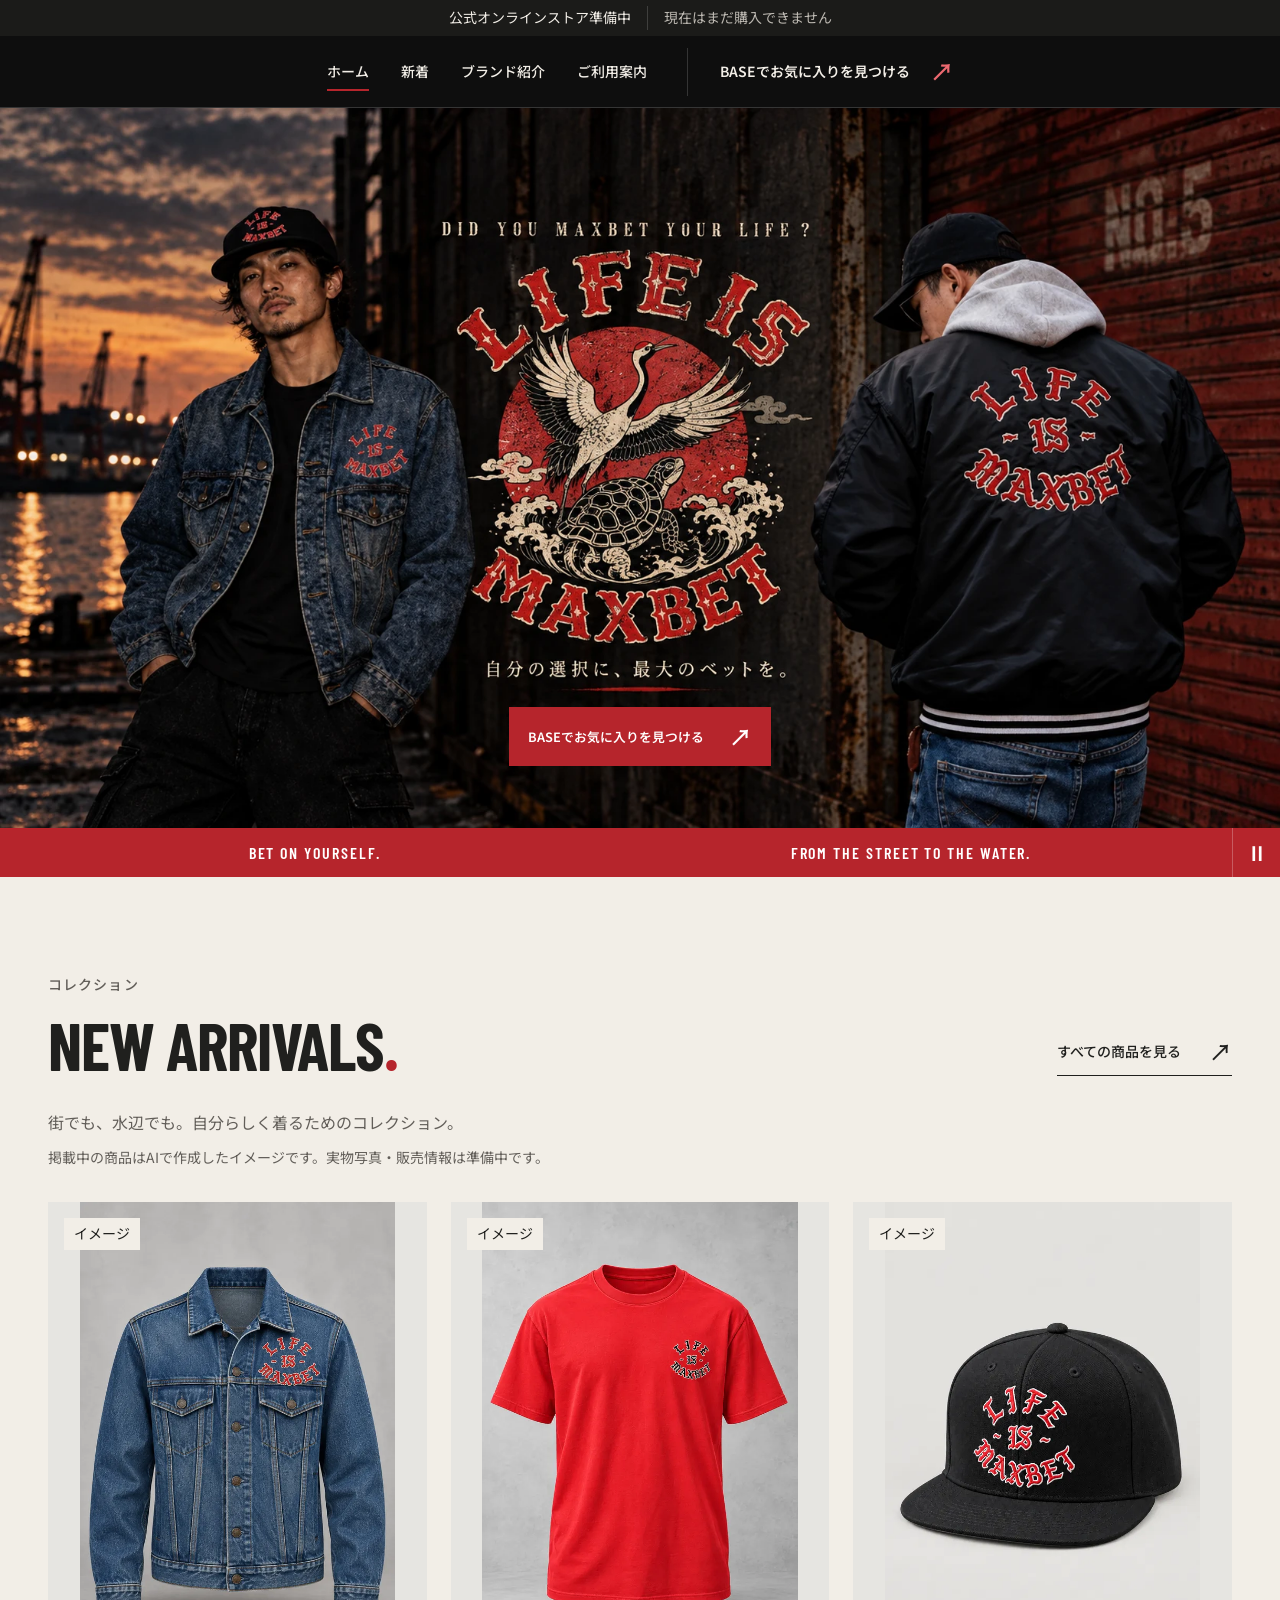
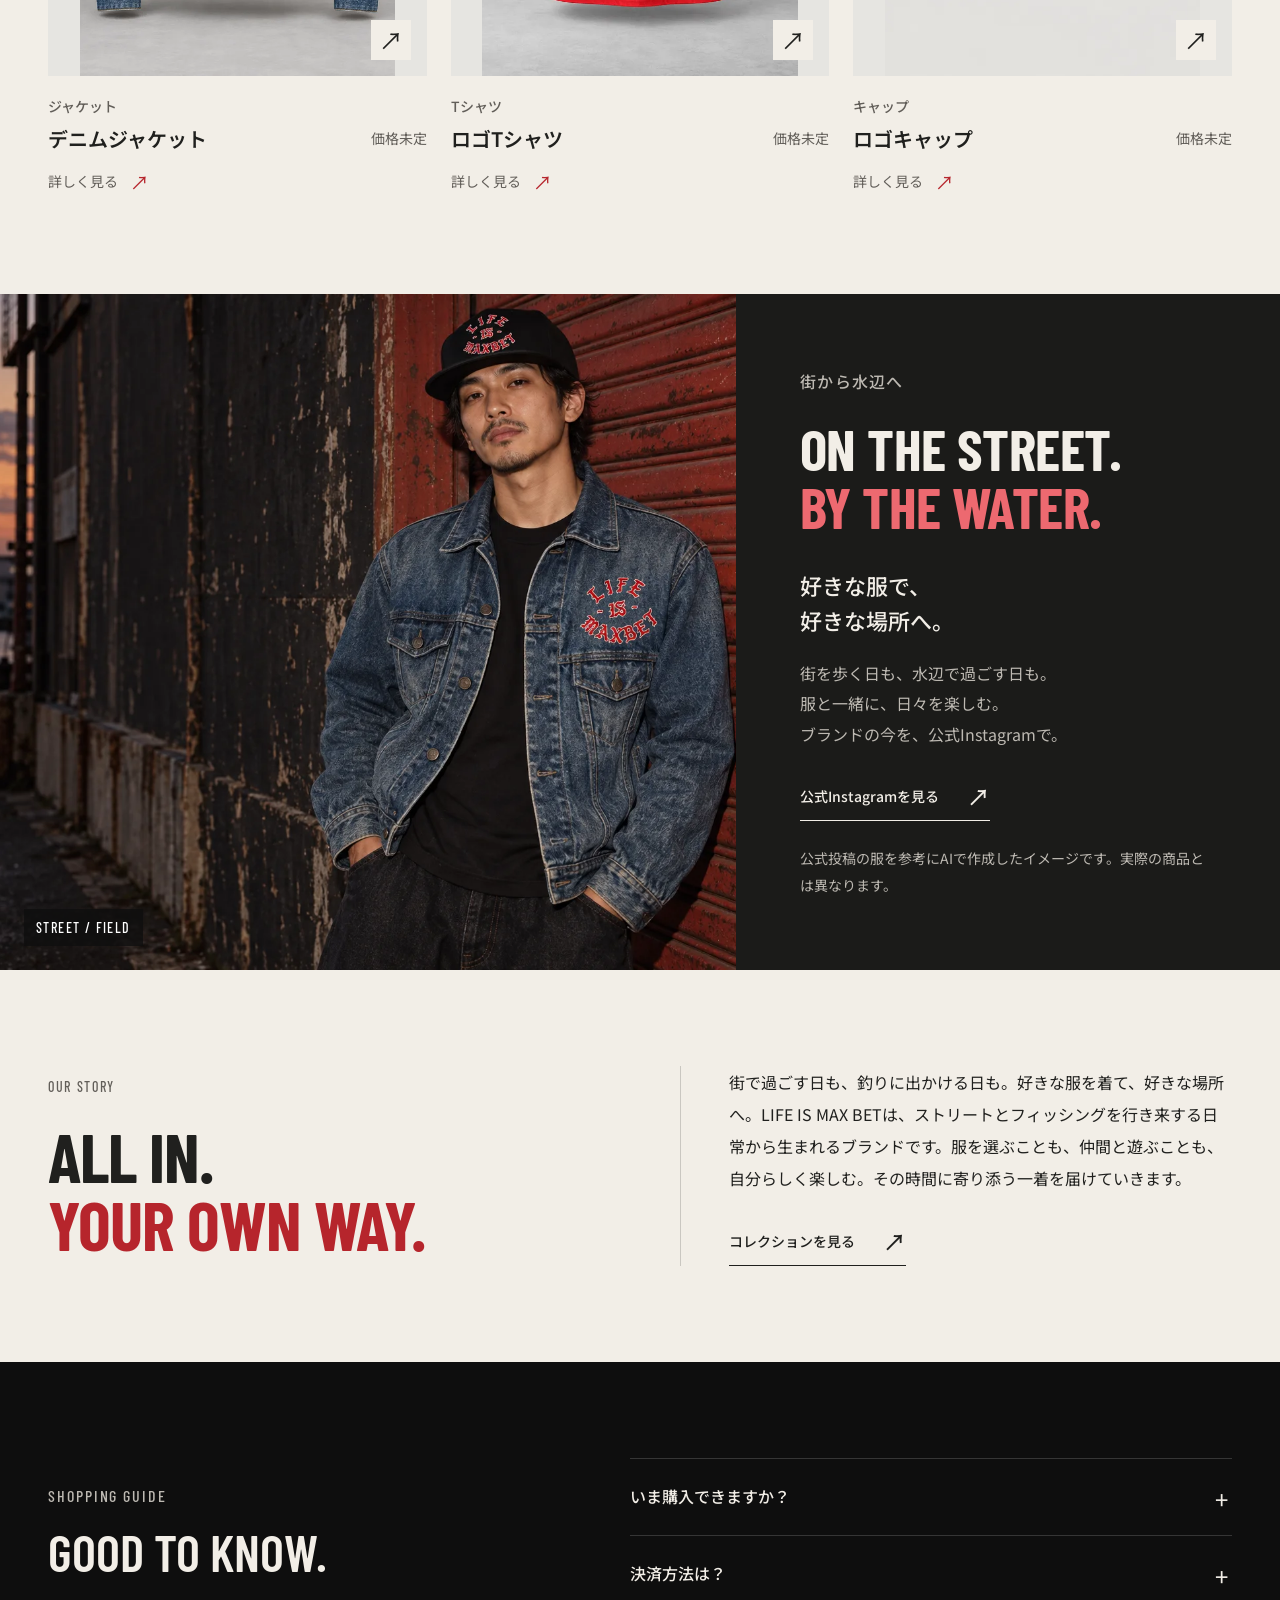
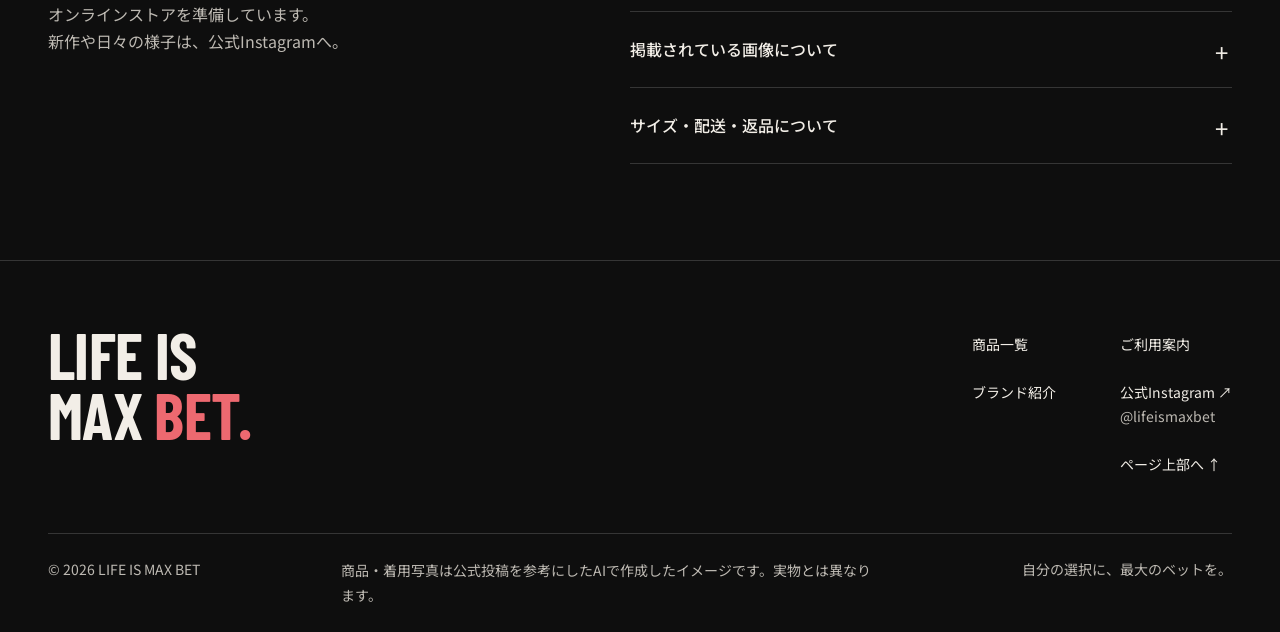
==== index.html @ f89623c8 "Update brand navigation to new arrivals" ====
<!doctype html>
<html lang="ja">
<head>
  <meta charset="utf-8">
  <meta name="viewport" content="width=device-width, initial-scale=1">
  <meta name="theme-color" content="#0e0e0e">
  <meta name="description" content="自分の好きなものを、思いきり楽しむ。LIFE IS MAX BETのブランドとコレクションのイメージをご紹介します。">
  <meta property="og:title" content="LIFE IS MAX BET — 自分の選択に、最大のベットを。">
  <meta property="og:description" content="自分の好きなものを、思いきり楽しむ。LIFE IS MAX BETのブランドとコレクションのイメージをご紹介します。">
  <meta property="og:type" content="website">
  <meta property="og:image" content="https://252595tana-alt.github.io/life-is-max-bet/assets/hero-campaign.webp">
  <meta name="twitter:card" content="summary_large_image">
  <title>LIFE IS MAX BET — 自分の選択に、最大のベットを。</title>
  <link rel="icon" href="assets/favicon.svg" type="image/svg+xml">
  <link rel="preconnect" href="https://fonts.googleapis.com">
  <link rel="preconnect" href="https://fonts.gstatic.com" crossorigin>
  <link rel="preload" as="image" href="assets/hero-campaign.webp">
  <link rel="stylesheet" href="styles.css?v=20260927-mobilehero2">
  <script src="script.js?v=20260927-design1" defer></script>
</head>
<body class="home-page">

  <a class="skip-link" href="#main">本文へスキップ</a>
  <div class="announcement"><span>公式オンラインストア準備中</span><span>現在はまだ購入できません</span></div>
  <header class="site-header">
    <nav id="main-nav" aria-label="メインナビゲーション">
      <a href="index.html" aria-current="page">ホーム</a>
      <a href="index.html#collection">新着</a>
      <a href="index.html#about">ブランド紹介</a>
      <a href="index.html#guide">ご利用案内</a>
    </nav>
    <a class="header-shop" data-base-shop href="https://lifeismaxbet.base.shop/">BASEでお気に入りを見つける <span aria-hidden="true">↗</span></a>
    <button class="menu-toggle" type="button" aria-controls="main-nav" aria-label="メニューを開く" aria-expanded="false"><span class="menu-label">メニュー</span><span class="menu-icon" aria-hidden="true"><i></i><i></i></span></button>
  </header>
<main id="main">
  <section class="hero" aria-labelledby="hero-title">
    <img class="hero-image" src="assets/hero-campaign.webp" width="1672" height="941" alt="LIFE IS MAX BETのキャンペーンビジュアル。港の夕景を背景に、デニムジャケット姿のモデルとバックプリントのジャケットを着たモデル、中央に鶴と亀の赤いロゴを配したデザイン。" fetchpriority="high">
    <h1 id="hero-title" class="sr-only">LIFE IS MAX BET. 自分の選択に、最大のベットを。</h1>
    <div class="hero-mobile" role="img" aria-label="正面のデニムジャケット姿と背面のジャケット姿。LIFE IS MAX BETの鶴と亀のロゴ。">
      <div class="hero-mobile-portraits"><div class="hero-portrait front"></div><div class="hero-portrait back"></div></div>
      <div class="hero-mobile-emblem"><img src="assets/hero-emblem-reference.png" width="493" height="523" alt=""></div>
    </div>
    <div class="hero-actions"><p class="hero-copy">自分の選択に、最大のベットを。</p><a class="hero-collection-link" data-base-shop href="https://lifeismaxbet.base.shop/">BASEでお気に入りを見つける <span aria-hidden="true">↗</span></a></div>
  </section>
  <div class="ticker"><div class="ticker-track" aria-hidden="true"><div class="ticker-group"><span>BET ON YOURSELF.</span><span>FROM THE STREET TO THE WATER.</span></div><div class="ticker-group"><span>BET ON YOURSELF.</span><span>FROM THE STREET TO THE WATER.</span></div></div><button class="ticker-toggle" type="button" aria-label="流れる文字を一時停止" aria-pressed="false"><span aria-hidden="true">Ⅱ</span></button></div>

  <section class="section collection-section" id="collection" aria-labelledby="collection-title">
    <div class="section-heading"><div><p class="eyebrow">コレクション</p><h2 id="collection-title">NEW ARRIVALS<span>.</span></h2></div><a class="text-link" href="shop.html">すべての商品を見る <span aria-hidden="true">↗</span></a></div>
    <p class="collection-note">街でも、水辺でも。自分らしく着るためのコレクション。<small>掲載中の商品はAIで作成したイメージです。実物写真・販売情報は準備中です。</small></p>
    <div class="product-grid"><article class="product-card" data-category="JACKET">
  <a href="product.html" aria-label="デニムジャケットの商品イメージを見る">
    <div class="card-image">
      <img src="assets/jacket-ig-card.webp" srcset="assets/jacket-ig-card.webp 600w, assets/jacket-ig.webp 1024w" sizes="(max-width:359px) calc(100vw - 40px), (max-width:767px) calc(50vw - 28px), (max-width:1376px) calc((100vw - 144px)/3), 411px" width="1024" height="1536" alt="赤と白の円形文字を配したブルーデニムジャケット。公式投稿を参考にしたAIで作成したイメージ" loading="lazy" decoding="async">
      <span class="card-label">イメージ</span><span class="card-arrow" aria-hidden="true">↗</span>
    </div>
    <div class="card-info"><div><p class="card-category">ジャケット</p><h3>デニムジャケット</h3><p class="card-link-label">詳しく見る <span aria-hidden="true">↗</span></p></div><span data-product-price="denim-jacket">価格未定</span></div>
  </a>
</article>
<article class="product-card" data-category="T-SHIRT">
  <a href="product-tee.html" aria-label="ロゴTシャツの商品イメージを見る">
    <div class="card-image">
      <img src="assets/tee-ig-card.webp" srcset="assets/tee-ig-card.webp 600w, assets/tee-ig.webp 1024w" sizes="(max-width:359px) calc(100vw - 40px), (max-width:767px) calc(50vw - 28px), (max-width:1376px) calc((100vw - 144px)/3), 411px" width="1024" height="1536" alt="胸に円形のブランド文字を配置した赤いTシャツ。公式投稿を参考にしたAIで作成したイメージ" loading="lazy" decoding="async">
      <span class="card-label">イメージ</span><span class="card-arrow" aria-hidden="true">↗</span>
    </div>
    <div class="card-info"><div><p class="card-category">Tシャツ</p><h3>ロゴTシャツ</h3><p class="card-link-label">詳しく見る <span aria-hidden="true">↗</span></p></div><span data-product-price="logo-tee">価格未定</span></div>
  </a>
</article>
<article class="product-card" data-category="CAP">
  <a href="product-cap.html" aria-label="ロゴキャップの商品イメージを見る">
    <div class="card-image">
      <img src="assets/cap-ig-card.webp" srcset="assets/cap-ig-card.webp 600w, assets/cap-ig.webp 1024w" sizes="(max-width:359px) calc(100vw - 40px), (max-width:767px) calc(50vw - 28px), (max-width:1376px) calc((100vw - 144px)/3), 411px" width="1024" height="1536" alt="赤と白のゴシック文字を配置した黒いフラットブリムキャップ。公式投稿を参考にしたAIで作成したイメージ" loading="lazy" decoding="async">
      <span class="card-label">イメージ</span><span class="card-arrow" aria-hidden="true">↗</span>
    </div>
    <div class="card-info"><div><p class="card-category">キャップ</p><h3>ロゴキャップ</h3><p class="card-link-label">詳しく見る <span aria-hidden="true">↗</span></p></div><span data-product-price="logo-cap">価格未定</span></div>
  </a>
</article></div>
  </section>


  <section class="editorial" id="lookbook" aria-labelledby="lookbook-title">
    <figure class="editorial-visual"><img src="assets/campaign-ig.webp" width="1536" height="1024" alt="ブルーデニムと赤い胸元の文字、黒いキャップを合わせたAI着用イメージ" loading="lazy" decoding="async"><figcaption>STREET / FIELD</figcaption></figure>
    <div class="editorial-content">
      <p class="eyebrow">街から水辺へ</p>
      <h2 id="lookbook-title">ON THE STREET.<br><em>BY THE WATER.</em></h2>
      <h3>好きな服で、<br>好きな場所へ。</h3>
      <p>街を歩く日も、水辺で過ごす日も。<br>服と一緒に、日々を楽しむ。<br>ブランドの今を、公式Instagramで。</p>
      <a class="text-link" href="https://www.instagram.com/lifeismaxbet/" target="_blank" rel="noopener noreferrer">公式Instagramを見る <span aria-hidden="true">↗</span></a>
      <p class="image-disclosure">公式投稿の服を参考にAIで作成したイメージです。実際の商品とは異なります。</p>
    </div>
  </section>

  <section class="brand-statement" id="about" aria-labelledby="about-title">
    <div><p class="eyebrow">OUR STORY</p><h2 id="about-title">ALL IN.<br><span>YOUR OWN WAY.</span></h2></div>
    <div class="story-copy"><p>街で過ごす日も、釣りに出かける日も。好きな服を着て、好きな場所へ。LIFE IS MAX BETは、ストリートとフィッシングを行き来する日常から生まれるブランドです。服を選ぶことも、仲間と遊ぶことも、自分らしく楽しむ。その時間に寄り添う一着を届けていきます。</p><a class="text-link" href="shop.html">コレクションを見る <span aria-hidden="true">↗</span></a></div>
  </section>

  <section class="section guide" id="guide" aria-labelledby="guide-title">
    <div><p class="eyebrow">SHOPPING GUIDE</p><h2 id="guide-title">GOOD TO KNOW.</h2><!-- commerce:guide-intro:start --><p>オンラインストアを準備しています。<br>新作や日々の様子は、公式Instagramへ。</p><!-- commerce:guide-intro:end --></div>
    <div class="accordion">
      <!-- commerce:guide-purchase:start --><details><summary>いま購入できますか？</summary><p>現在はコレクションのイメージ公開中です。販売開始日と購入先は、準備が整い次第お知らせします。</p></details><!-- commerce:guide-purchase:end -->
      <!-- commerce:guide-payment:start --><details><summary>決済方法は？</summary><p>ご利用いただける決済方法は、販売開始後にBASEショップでご確認いただけます。現在はショップ公開準備中のため、決済・購入はできません。</p></details><!-- commerce:guide-payment:end -->
      <details><summary>掲載されている画像について</summary><p>ブランドや商品の方向性を伝えるため、AIで作成したイメージ画像を掲載しています。実際の商品写真、仕様、価格は販売開始前にご案内します。</p></details>
      <!-- commerce:guide-delivery:start --><details><summary>サイズ・配送・返品について</summary><p>サイズ展開や実寸、送料、発送目安、返品・交換条件は、正式な商品情報とあわせて販売開始前に掲載します。</p></details><!-- commerce:guide-delivery:end -->
    </div>
  </section>
</main>

  <footer class="site-footer">
    <div class="footer-top">
      <a class="footer-logo" href="index.html">LIFE IS<br>MAX <span>BET.</span></a>
      <div class="footer-links">
        <div><a href="shop.html">商品一覧</a><a href="index.html#about">ブランド紹介</a></div>
        <div><a href="index.html#guide">ご利用案内</a><a href="https://www.instagram.com/lifeismaxbet/" target="_blank" rel="noopener noreferrer">公式Instagram ↗<small>@lifeismaxbet</small></a><a href="#main">ページ上部へ ↑</a></div>
      </div>
    </div>
    <div class="footer-bottom"><span>© 2026 LIFE IS MAX BET</span><p class="image-disclosure">商品・着用写真は公式投稿を参考にしたAIで作成したイメージです。実物とは異なります。</p><span>自分の選択に、最大のベットを。</span></div>
  </footer>
</body>
</html>
---- styles.css ----
/* LIFE IS MAX BET — design definition v0.9.1 */
@import url('https://fonts.googleapis.com/css2?family=Barlow+Condensed:wght@500;600;700;800&family=Noto+Sans+JP:wght@400;500;600;700&display=swap');
:root{
  --black:#0e0e0e;--panel:#1b1b19;--white:#f2eee7;--red:#b6252c;--red-hover:#932027;
  --gray:#bdb9b2;--photo:#e6e5e1;--line:#ffffff29;--ink:#20201e;--muted:#625e59;--paper-line:#20201e30;
  --display:'Barlow Condensed',Impact,sans-serif;--body:'Noto Sans JP',sans-serif;
  --gutter:48px;--page-inset:max(var(--gutter),calc((100vw - 1280px)/2));
}
*{box-sizing:border-box}
html{scroll-behavior:smooth;scroll-padding-top:96px}
body{margin:0;background:var(--black);color:var(--white);font:400 16px/1.7 var(--body);-webkit-font-smoothing:antialiased}
body.dialog-open,body.menu-open{overflow:hidden}
a{color:inherit;text-decoration:none}
button,input{font:inherit}
button,a{-webkit-tap-highlight-color:transparent}
button{cursor:pointer;border-radius:0}
button:disabled{cursor:default}
a:focus-visible,button:focus-visible,summary:focus-visible{outline:3px solid currentColor;outline-offset:5px}
img{display:block;max-width:100%}
figure,h1,h2,h3,p{margin:0}
[hidden]{display:none!important}
.sr-only{position:absolute;width:1px;height:1px;padding:0;margin:-1px;overflow:hidden;clip:rect(0,0,0,0);white-space:nowrap;border:0}
.skip-link{position:fixed;top:0;left:16px;z-index:100;background:var(--red);color:#fff;padding:12px 20px;transform:translateY(-140%)}
.skip-link:focus{transform:translateY(8px)}
.announcement{min-height:36px;padding:5px 20px;display:flex;justify-content:center;align-items:center;gap:16px;background:var(--panel);color:var(--gray);font-size:14px}
.announcement span:first-child{color:var(--white)}
.announcement span+span{padding-left:16px;border-left:1px solid var(--line)}
.site-header{height:72px;padding:0 var(--page-inset);display:flex;justify-content:center;align-items:center;gap:40px;background:var(--black);color:var(--white);border-bottom:1px solid var(--line);position:sticky;top:0;z-index:30}
.site-header nav{display:flex;gap:32px;align-items:center}
.site-header nav a{font-size:14px;font-weight:500;white-space:nowrap;min-height:48px;display:flex;align-items:center;position:relative}
.site-header nav a::after{content:'';position:absolute;bottom:5px;left:0;right:0;height:2px;background:var(--red);transform:scaleX(0);transform-origin:left;transition:transform .2s}
.site-header nav a:hover::after,.site-header nav [aria-current=page]::after{transform:scaleX(1)}
.header-shop{display:flex;align-items:center;gap:20px;font-size:14px;font-weight:600;border-left:1px solid var(--line);padding-left:32px;min-height:48px;white-space:nowrap}
.header-shop span{color:#ed6970;font-size:24px;transition:transform .2s}
.header-shop:hover span{transform:translate(3px,-3px)}
.menu-toggle{display:none;border:0;background:none;color:inherit;min-height:44px;padding:8px 0 8px 16px;align-items:center;gap:10px;font-size:14px}
.menu-icon{width:22px;display:grid;gap:6px}
.menu-icon i{height:1px;background:currentColor;transition:transform .2s}
.menu-toggle[aria-expanded=true] .menu-icon i:first-child{transform:translateY(3.5px) rotate(45deg)}
.menu-toggle[aria-expanded=true] .menu-icon i:last-child{transform:translateY(-3.5px) rotate(-45deg)}
.eyebrow{font-size:14px;letter-spacing:.08em;font-weight:500}
.button,.hero-collection-link{display:inline-flex;align-items:center;justify-content:space-between;gap:20px;min-height:48px;padding:13px 24px;background:var(--red);color:#fff;border:1px solid var(--red);font-size:14px;font-weight:600;transition:background .2s,border-color .2s}
.button:hover,.hero-collection-link:hover{background:var(--red-hover);border-color:var(--red-hover)}
.button span,.hero-collection-link span{font-size:23px;line-height:1}
.text-link{display:inline-flex;align-items:center;justify-content:space-between;gap:28px;min-height:48px;border-bottom:1px solid currentColor;padding:10px 0;font-size:14px;font-weight:500}
.text-link span{font-size:23px;line-height:1;transition:transform .2s}
.text-link:hover span{transform:translate(3px,-3px)}
.hero{position:relative;width:100%;background:var(--black)}
.hero-image{width:100%;height:auto;aspect-ratio:1672/941;object-fit:cover}
.hero-actions{position:absolute;left:39.8%;top:83.2%;width:20.4%;height:8.2%}
.hero-collection-link{width:100%;height:100%;padding:10px 18px;font-size:clamp(11px,1vw,16px)}
.hero-copy,.hero-mobile{display:none}
.ticker{position:relative;overflow:hidden;background:var(--red);color:#fff}
.ticker-track{display:flex;width:max-content;animation:ticker-flow-right 30s linear infinite}
.ticker-group{flex:0 0 100vw;min-width:100vw;display:flex;align-items:center;justify-content:space-around;gap:40px;padding:15px 64px;font:600 16px var(--display);letter-spacing:.12em;white-space:nowrap}
.ticker.paused .ticker-track{animation-play-state:paused}
.ticker-toggle{position:absolute;right:0;top:0;bottom:0;min-width:48px;border:0;border-left:1px solid #ffffff40;background:var(--red);color:#fff;font:600 20px var(--body)}
@keyframes ticker-flow-right{from{transform:translateX(-50%)}to{transform:translateX(0)}}
.section{padding:96px var(--page-inset)}
.collection-section,.related,.catalog-page main,.product-page main{background:var(--white);color:var(--ink);--gray:var(--muted);--line:var(--paper-line)}
.section-heading{display:flex;justify-content:space-between;align-items:flex-end;gap:24px;margin-bottom:32px}
.section-heading .eyebrow{margin-bottom:16px;color:var(--gray)}
.section-heading h2{font:700 clamp(48px,5.2vw,72px)/.95 var(--display);letter-spacing:-.015em}
.section-heading h2 span{color:var(--red)}
.section-heading .text-link{flex-shrink:0}
.collection-note{max-width:640px;font-size:16px;color:var(--gray);margin:0 0 32px;line-height:1.8}
.collection-note small{display:block;font-size:14px;margin-top:8px}
.product-grid{display:grid;grid-template-columns:repeat(3,minmax(0,1fr));gap:40px 24px}
.product-card{min-width:0}
.product-card>a{display:block}
.card-image{position:relative;background:var(--photo);aspect-ratio:4/5;overflow:hidden}
.card-image img{width:100%;height:100%;object-fit:contain;transition:transform .25s ease}
.product-card>a:hover .card-image img{transform:scale(1.025)}
.card-label{position:absolute;top:16px;left:16px;font-size:14px;color:var(--ink);background:var(--white);padding:4px 10px}
.card-arrow{position:absolute;bottom:16px;right:16px;width:40px;height:40px;display:grid;place-items:center;background:var(--white);color:var(--ink);font-size:24px}
.card-info{display:flex;justify-content:space-between;align-items:flex-start;gap:16px;padding:20px 0 0}
.card-category{font:500 14px/1.5 var(--body);color:var(--gray);margin-bottom:7px}
.card-info h3{font:600 20px/1.5 var(--body);letter-spacing:0}
.card-link-label{display:flex;align-items:center;gap:12px;color:var(--gray);font-size:14px;margin-top:12px}
.card-link-label span{color:var(--red);font-size:19px}
.card-info>span{padding-top:31px;font-size:14px;white-space:nowrap;color:var(--gray)}
.product-card>a:hover .card-link-label{text-decoration:underline;text-underline-offset:5px;color:var(--ink)}
.image-disclosure{color:var(--gray);font-size:14px;line-height:1.8}
.editorial{display:grid;grid-template-columns:1.15fr .85fr;background:var(--panel);align-items:stretch}
.editorial-visual{position:relative;min-height:640px;overflow:hidden}
.editorial-visual img{width:100%;height:100%;object-fit:cover;object-position:75% center}
.editorial-visual figcaption{position:absolute;bottom:24px;left:24px;font:500 14px/1.5 var(--display);letter-spacing:.1em;color:#fff;background:#0e0e0ec9;padding:8px 12px}
.editorial-content{padding:72px clamp(32px,5vw,80px);align-self:center}
.editorial-content>.eyebrow{color:var(--gray);margin-bottom:24px}
.editorial-content h2{font:700 clamp(44px,4.5vw,68px)/1 var(--display);letter-spacing:-.01em;margin-bottom:32px}
.editorial-content h2 em{font-style:normal;color:#ed6970}
.editorial-content h3{font-size:22px;font-weight:500;line-height:1.6;margin-bottom:20px}
.editorial-content p{max-width:440px;color:var(--gray);font-size:16px;line-height:1.9;margin-bottom:24px}
.editorial-content .image-disclosure{font-size:14px;margin:24px 0 0}
.brand-statement{background:var(--white);color:var(--ink);display:grid;grid-template-columns:1fr 1fr;gap:80px;align-items:center;padding:96px var(--page-inset)}
.brand-statement .eyebrow{font-family:var(--display);letter-spacing:.12em;margin-bottom:24px;color:var(--muted)}
.brand-statement h2{font:700 clamp(48px,5.4vw,76px)/.98 var(--display);letter-spacing:-.015em}
.brand-statement h2 span{color:var(--red)}
.story-copy{border-left:1px solid var(--paper-line);padding-left:48px}
.story-copy p{font-size:16px;line-height:2;max-width:500px}
.story-copy .text-link{margin-top:24px}
.guide{display:grid;grid-template-columns:1fr 1.2fr;gap:80px}
.guide h2{font:600 clamp(40px,4vw,60px)/1 var(--display);margin-top:16px}
.guide .eyebrow{font-family:var(--display);letter-spacing:.12em;color:var(--gray)}
.guide p{color:var(--gray);font-size:16px;margin-top:24px;max-width:430px}
.accordion{border-top:1px solid var(--line)}
.accordion details{border-bottom:1px solid var(--line)}
.accordion summary{padding:24px 36px 24px 0;list-style:none;cursor:pointer;font-size:16px;position:relative;font-weight:500}
.accordion summary::-webkit-details-marker{display:none}
.accordion summary::after{content:'+';position:absolute;right:4px;top:20px;font-size:24px;font-weight:400;color:currentColor}
.accordion details[open] summary::after{content:'−'}
.accordion details p{color:var(--gray);font-size:16px;line-height:1.8;margin:0 0 24px;max-width:580px}
.site-footer{padding:64px var(--page-inset) 24px;background:var(--black);color:var(--white);border-top:1px solid #ffffff29}
.footer-top{display:flex;justify-content:space-between;gap:48px;align-items:flex-start}
.footer-logo{font:700 clamp(48px,5vw,72px)/.94 var(--display);letter-spacing:-.01em}
.footer-logo span{color:#ed6970}
.footer-links{display:flex;gap:64px;font-size:14px}
.footer-links div{display:flex;flex-direction:column;gap:8px}
.footer-links a{padding:8px 0;min-height:40px}
.footer-links small{display:block;font-size:14px;color:#bdb9b2}
.footer-links a:hover{text-decoration:underline;text-underline-offset:5px}
.footer-bottom{border-top:1px solid #ffffff29;padding-top:24px;margin-top:48px;display:flex;justify-content:space-between;gap:24px;align-items:flex-start;color:#bdb9b2;font-size:14px;flex-wrap:wrap}
.footer-bottom .image-disclosure{max-width:540px;color:#bdb9b2}
/* Collection and product detail use the same warm paper surface. */
.page-intro{padding:48px var(--page-inset) 40px}
.breadcrumbs{display:flex;gap:12px;align-items:center;flex-wrap:wrap;color:var(--gray);font-size:14px;margin-bottom:40px}
.breadcrumbs a{padding:8px 0;min-height:40px}
.breadcrumbs a:hover{text-decoration:underline;text-underline-offset:4px}
.breadcrumbs span:last-child{color:var(--ink)}
.page-title{font:600 clamp(36px,4vw,56px)/1.3 var(--body);letter-spacing:.01em}
.page-title em{font-style:normal;color:var(--red)}
.page-intro-row{display:flex;align-items:flex-end;justify-content:space-between;gap:40px}
.page-intro-row p{font-size:16px;color:var(--gray);max-width:380px}
.catalog{padding:0 var(--page-inset) 96px}
.filter-bar{display:flex;justify-content:space-between;align-items:center;gap:24px;border-top:1px solid var(--line);border-bottom:1px solid var(--line);margin-bottom:32px;padding:12px 0}
.filters{display:flex;flex-wrap:wrap;gap:8px}
.filter{color:var(--muted);background:none;border:1px solid transparent;min-height:44px;padding:8px 16px;font-size:14px}
.filter:hover{border-color:var(--paper-line)}
.filter[aria-pressed=true]{background:var(--ink);color:var(--white);border-color:var(--ink)}
.item-count{font-size:14px;white-space:nowrap;color:var(--gray)}
.catalog-disclosure{margin-top:32px;max-width:720px}
.catalog-story{position:relative;min-height:420px;overflow:hidden}
.catalog-story img{position:absolute;inset:0;width:100%;height:100%;object-fit:cover;object-position:center 48%}
.product-main{padding:32px var(--page-inset) 80px}
.product-main .breadcrumbs{margin-bottom:24px}
.product-detail{display:grid;grid-template-columns:minmax(0,1.2fr) minmax(0,.8fr);gap:64px;align-items:start}
.product-gallery{position:sticky;top:96px;min-width:0}
.gallery-stage{width:100%;position:relative;background:var(--photo);border:0;display:block;padding:0;aspect-ratio:4/5;overflow:hidden}
.gallery-stage img{width:100%;height:100%;object-fit:contain;transition:transform .25s}
.gallery-stage[data-view=detail] img{transform:scale(1.65);object-position:center 35%}
.gallery-zoom{position:absolute;right:16px;bottom:16px;background:var(--white);color:var(--ink);padding:10px 14px;font-size:14px;min-height:44px}
.gallery-caption{display:flex;align-items:center;justify-content:space-between;gap:16px;margin-top:16px;flex-wrap:wrap}
.gallery-tabs{display:flex;gap:8px}
.gallery-tabs button{background:transparent;color:var(--muted);border:1px solid var(--paper-line);padding:9px 16px;font-size:14px;min-height:44px}
.gallery-tabs [aria-pressed=true]{border-color:var(--ink);background:var(--ink);color:var(--white)}
.product-info{padding-top:8px;min-width:0}
.product-info>.eyebrow{font-family:var(--display);font-size:16px;color:var(--muted);letter-spacing:.13em}
.product-info h1{font:600 clamp(30px,3vw,42px)/1.45 var(--body);letter-spacing:0;margin:16px 0}
.product-jp{font-size:14px;color:var(--gray)}
.concept-tag{display:inline-block;margin-top:16px;border:1px solid var(--paper-line);padding:4px 10px;font-size:14px;color:var(--muted)}
.product-description{color:var(--gray);font-size:16px;line-height:1.9;margin-top:24px}
.product-price{border-top:1px solid var(--line);border-bottom:1px solid var(--line);padding:24px 0;margin-top:24px;display:flex;flex-wrap:wrap;gap:8px 20px;justify-content:space-between;align-items:center}
.product-price strong{font-size:24px;font-weight:500}
.product-price span{color:var(--gray);font-size:14px}
.product-options{display:grid;grid-template-columns:auto 1fr;gap:16px 24px;align-items:start;margin:24px 0;font-size:14px}
.product-options dt{color:var(--gray)}
.product-options dd{margin:0}
.swatch{display:inline-block;width:14px;height:14px;background:#070707;border:1px solid #666;vertical-align:-1px;margin-right:7px}
.swatch.red{background:#d71926}.swatch.blue{background:#315067}
.reference-link{display:inline-block;margin-top:16px;font-size:14px;min-height:44px;padding:10px 0;text-decoration:underline;text-underline-offset:5px}
.purchase-button{width:100%;background:#dedad3;color:var(--muted);border:1px solid var(--paper-line);padding:15px;font-size:16px;min-height:52px}
.purchase-note{font-size:14px;color:var(--gray);margin-top:16px;line-height:1.8}
.purchase-link{display:flex;margin-top:24px;width:100%}
.product-info .accordion{margin-top:32px}
.product-info .accordion summary{font-size:16px}
.related{border-top:1px solid var(--paper-line)}
.related .section-heading h2{font-family:var(--body);font-size:32px;line-height:1.3}
.related .product-grid{grid-template-columns:repeat(2,minmax(0,1fr));max-width:840px}
.image-dialog{border:0;background:var(--white);padding:0;width:min(900px,94vw);max-width:94vw;max-height:92svh;overflow:auto}
.image-dialog::backdrop{background:#000d}
.image-dialog img{max-height:78svh;width:auto;margin:auto;object-fit:contain}
.image-dialog button{position:sticky;display:block;margin:8px 8px 0 auto;top:8px;background:var(--black);color:#fff;border:0;width:44px;height:44px;font-size:24px;z-index:2}
.image-dialog p{color:var(--muted);padding:16px 20px;font-size:14px}
@media(max-width:1100px){
 :root{--gutter:32px}
 .site-header{gap:24px}.site-header nav{gap:22px}.header-shop{padding-left:24px;gap:14px}
 .card-info{display:block}.card-info>span{display:block;padding-top:12px}
 .editorial-content{padding:48px 32px}.editorial-visual{min-height:600px}
 .brand-statement,.guide{gap:48px}.story-copy{padding-left:32px}
 .product-detail{gap:40px}.product-info h1{font-size:32px}
}
@media(max-width:900px){
 .site-header{height:60px;justify-content:space-between;gap:12px}
 .header-shop{border:0;padding:0;font-size:14px;gap:12px;white-space:normal}
 .menu-toggle{display:flex;flex-shrink:0}
 .site-header nav{display:none;position:absolute;inset:60px 0 auto;padding:16px var(--gutter) 28px;background:var(--black);border-bottom:1px solid #ffffff40;max-height:calc(100svh - 60px);overflow-y:auto;flex-direction:column;align-items:stretch;gap:0}
 .site-header nav.open{display:flex}
 .site-header nav a{min-height:56px;font-size:18px;border-bottom:1px solid var(--line)}
 .site-header nav a::after{right:auto;width:32px;bottom:8px}
 .hero-actions{position:static;width:auto;height:auto;max-width:440px;margin:0 auto;padding:24px 32px}
 .hero-collection-link{font-size:14px;padding:14px 24px}
 .hero-image{aspect-ratio:1672/710;object-fit:cover;object-position:center top}
 .hero-copy{display:block;text-align:center;font-size:16px;margin-bottom:16px}
 .guide{gap:40px}.footer-links{gap:32px}
}
@media(max-width:767px){
 :root{--gutter:20px}
 html{scroll-padding-top:80px}
 .announcement{font-size:14px;min-height:34px}.announcement span+span{display:none}
 .home-page .menu-toggle{width:44px;padding:8px;justify-content:center}
 .home-page .menu-label{display:none}
 .home-page .header-shop{gap:10px}
 .hero-image{display:none}
 /* One poster: the fixed artwork overlaps the scene instead of becoming a separate tile. */
 .hero-mobile{display:block;position:relative;isolation:isolate;height:clamp(330px,96vw,460px);overflow:hidden;background:var(--black)}
 .hero-mobile-portraits{display:grid;grid-template-columns:1fr 1fr;position:absolute;inset:0;overflow:hidden}
 .hero-mobile-portraits::after{content:'';position:absolute;inset:0;background:linear-gradient(180deg,transparent 48%,#0e0e0e35 65%,#0e0e0e 100%),linear-gradient(90deg,transparent 40%,#0e0e0e80 50%,transparent 60%);pointer-events:none}
 .hero-portrait{background-image:url('assets/hero-campaign.webp');background-repeat:no-repeat;background-size:auto 113%}
 .hero-portrait.front{background-position:6% top}
 .hero-portrait.back{background-position:86% top}
 .hero-mobile-emblem{position:absolute;z-index:1;bottom:0;left:50%;width:clamp(140px,39vw,180px);transform:translateX(-50%);mix-blend-mode:lighten}
 .hero-mobile-emblem img{width:100%;height:auto;aspect-ratio:493/523;clip-path:polygon(0 21%,20% 4%,49% 0,76% 4%,100% 21%,100% 41%,89% 45%,96% 54%,94% 76%,96% 89%,58% 100%,20% 100%,8% 91%,8% 79%,10% 67%,5% 56%,8% 37%)}
 .hero-actions{position:relative;inset:auto;z-index:2;padding:12px 20px 24px;max-width:440px;width:100%;text-align:center}
 .hero-copy{display:block;font-size:14px;letter-spacing:.035em;line-height:1.7;margin-bottom:18px}
 .hero-collection-link{min-height:52px;padding:14px 18px;font-size:14px}
 .ticker-group{flex-basis:auto;min-width:100vw;padding:14px 64px 14px 24px;gap:48px;font-size:14px;letter-spacing:.06em}
 .section{padding-top:56px;padding-bottom:56px}
 .section-heading{gap:16px;margin-bottom:24px;flex-wrap:wrap}
 .section-heading .eyebrow{font-size:14px;margin-bottom:12px}
 .section-heading h2{font-size:40px}
 .collection-note{font-size:16px;margin-bottom:24px}
 .product-grid{grid-template-columns:repeat(2,minmax(0,1fr));gap:32px 16px}
 .card-label{font-size:14px;top:10px;left:10px;padding:3px 7px}
 .card-arrow{width:32px;height:32px;bottom:10px;right:10px;font-size:21px}
 .card-info{padding-top:16px}.card-info h3{font-size:18px;line-height:1.5}
 .card-category,.card-link-label,.card-info>span{font-size:14px}
 .card-category{margin-bottom:6px}.card-link-label{margin-top:8px;gap:8px}.card-info>span{padding-top:8px}
 .editorial{grid-template-columns:1fr}
 .editorial-visual{height:auto;aspect-ratio:4/5;min-height:0}
 .editorial-visual img{object-position:78% center}
 .editorial-visual figcaption{left:20px;bottom:20px}
 .editorial-content{padding:40px 20px 56px}
 .editorial-content h2{font-size:40px;line-height:1.05;margin-bottom:24px}
 .editorial-content h3{font-size:22px}
 .brand-statement{grid-template-columns:1fr;gap:32px;padding-block:56px}
 .brand-statement h2{font-size:48px}
 .brand-statement .eyebrow{margin-bottom:16px}
 .story-copy{border:0;padding:0}
 .guide{grid-template-columns:1fr;gap:32px}.guide h2{font-size:40px}
 .guide p{margin-top:20px}.accordion summary{padding-block:22px}
 .site-footer{padding-top:48px}.footer-top{display:block}
 .footer-logo{font-size:52px}.footer-links{margin-top:32px;justify-content:space-between;gap:24px}
 .footer-bottom{display:block;margin-top:32px}.footer-bottom>*{display:block;margin-top:16px}.footer-bottom>*:first-child{margin-top:0}
 .page-intro{padding-top:24px;padding-bottom:32px}.breadcrumbs{gap:8px;margin-bottom:24px}
 .page-title{font-size:36px}.page-intro-row{display:block}.page-intro-row p{margin-top:16px}
 .filter-bar{align-items:flex-start;flex-direction:column;gap:12px;padding-block:16px}
 .filters{gap:4px}.filter{padding:8px 12px}.item-count{font-size:14px}
 .catalog{padding-bottom:56px}.catalog-story{min-height:320px}.catalog-story img{object-position:68% center}
 .product-main{padding-top:24px;padding-bottom:56px}.product-detail{grid-template-columns:1fr;gap:32px}
 .product-gallery{position:static}.gallery-caption{gap:16px}
 .product-info{padding-top:0}.product-info h1{font-size:30px;line-height:1.5}
 .product-description{font-size:16px}.product-options{gap:16px}
 .related .section-heading h2{font-size:28px}
}
@media(max-width:359px){
 .header-shop{font-size:13px;gap:8px}.header-shop span{font-size:20px}.menu-toggle{font-size:13px;gap:8px;padding-left:8px}
 .product-grid,.related .product-grid{grid-template-columns:1fr}
 .section-heading h2{font-size:36px}.brand-statement h2{font-size:44px}
 .product-info h1{font-size:28px}.product-options{grid-template-columns:1fr;gap:4px}.product-options dd{margin-bottom:12px}
 .footer-links{flex-direction:column;gap:20px}
}
@media(prefers-reduced-motion:reduce){
 html{scroll-behavior:auto}*,*::before,*::after{transition:none!important;animation:none!important}
 .ticker-toggle{display:none}.ticker-track{width:100%}.ticker-group{flex:1;white-space:normal;justify-content:center;gap:16px;flex-wrap:wrap;padding:12px 20px}.ticker-group+.ticker-group{display:none}
}
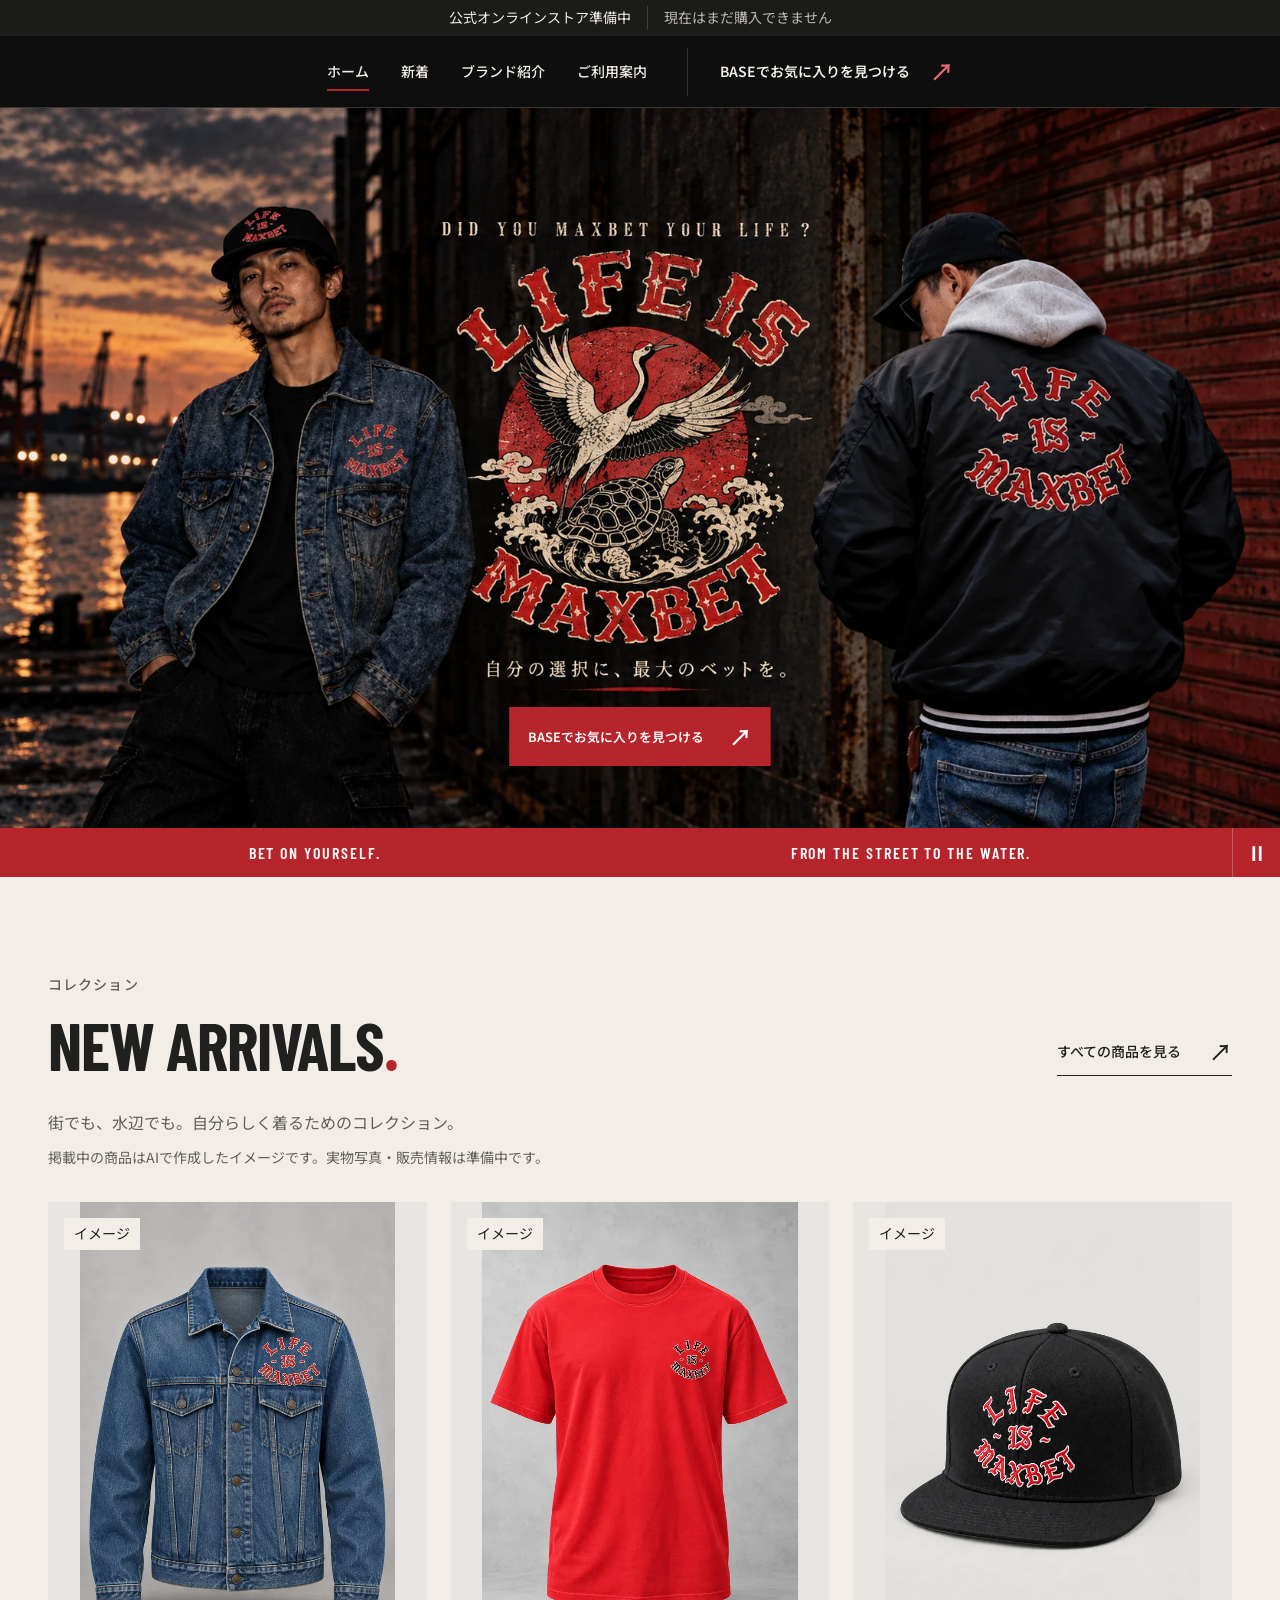
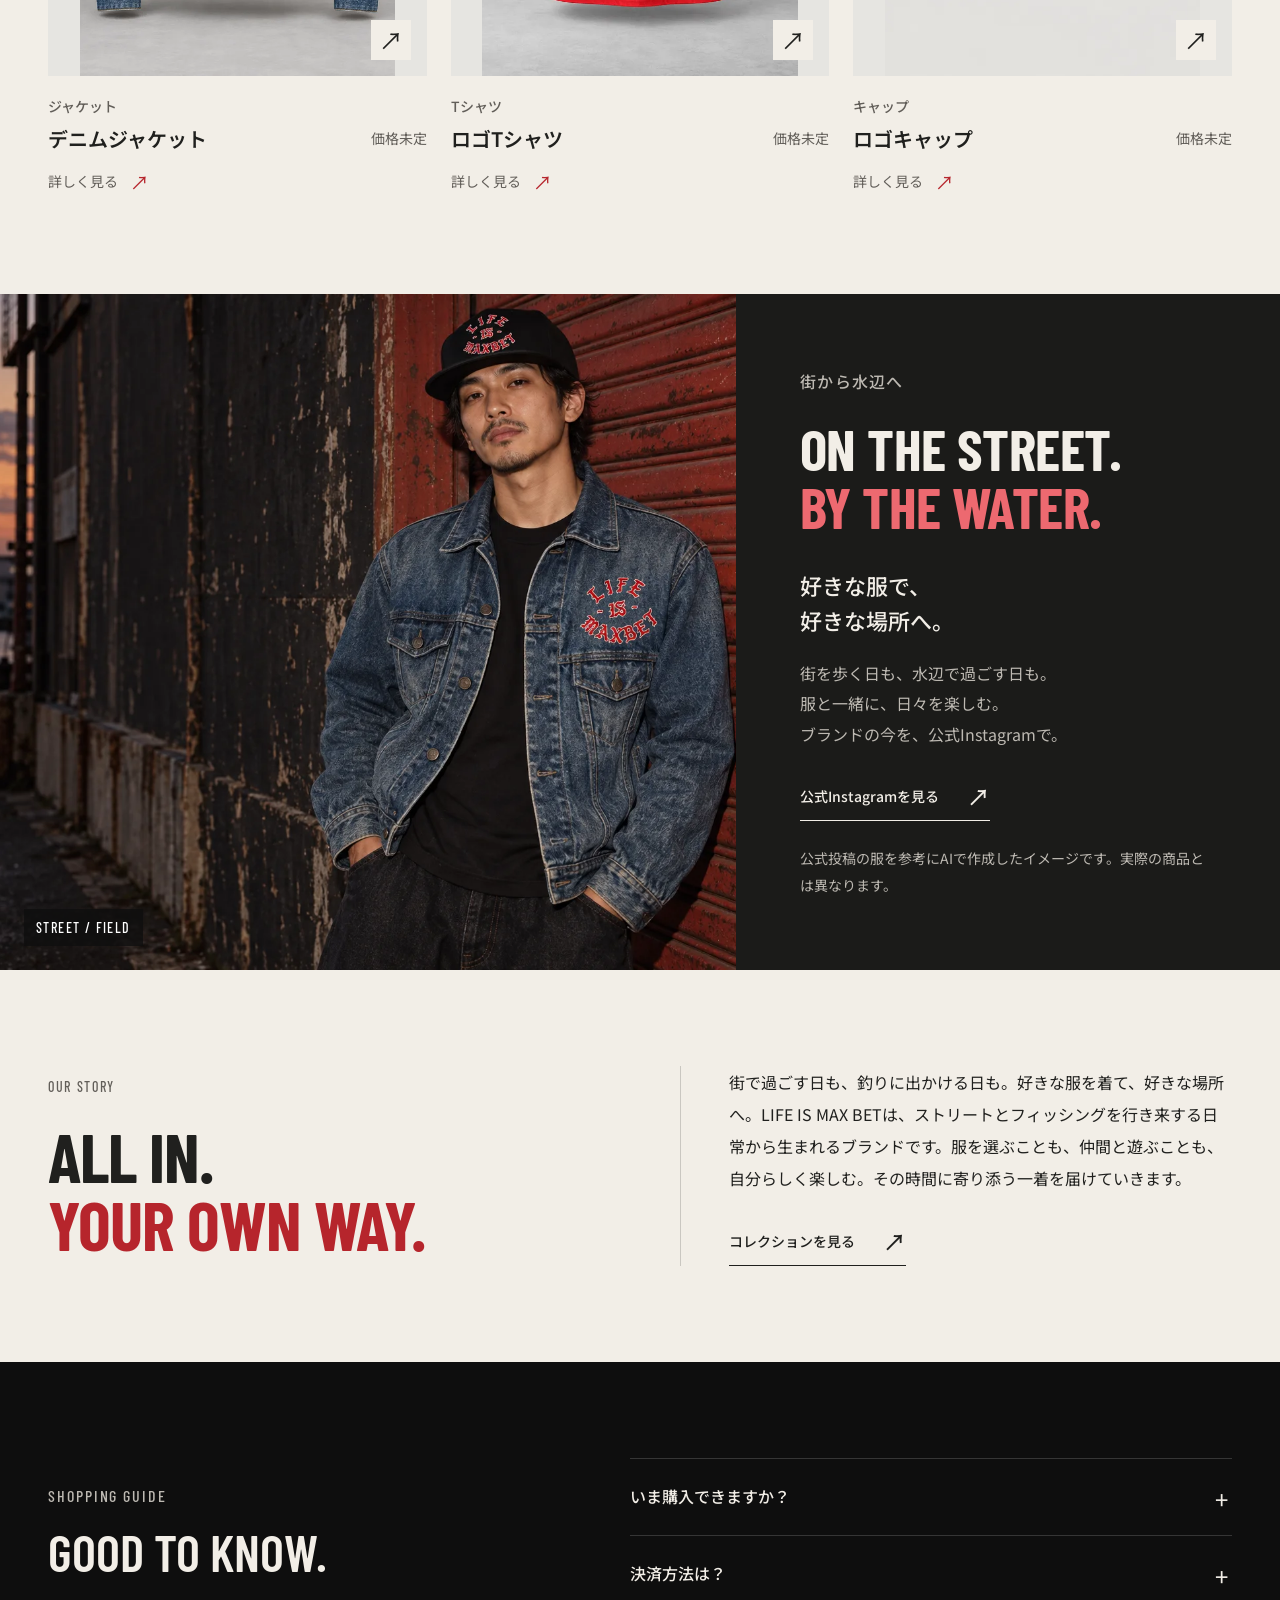
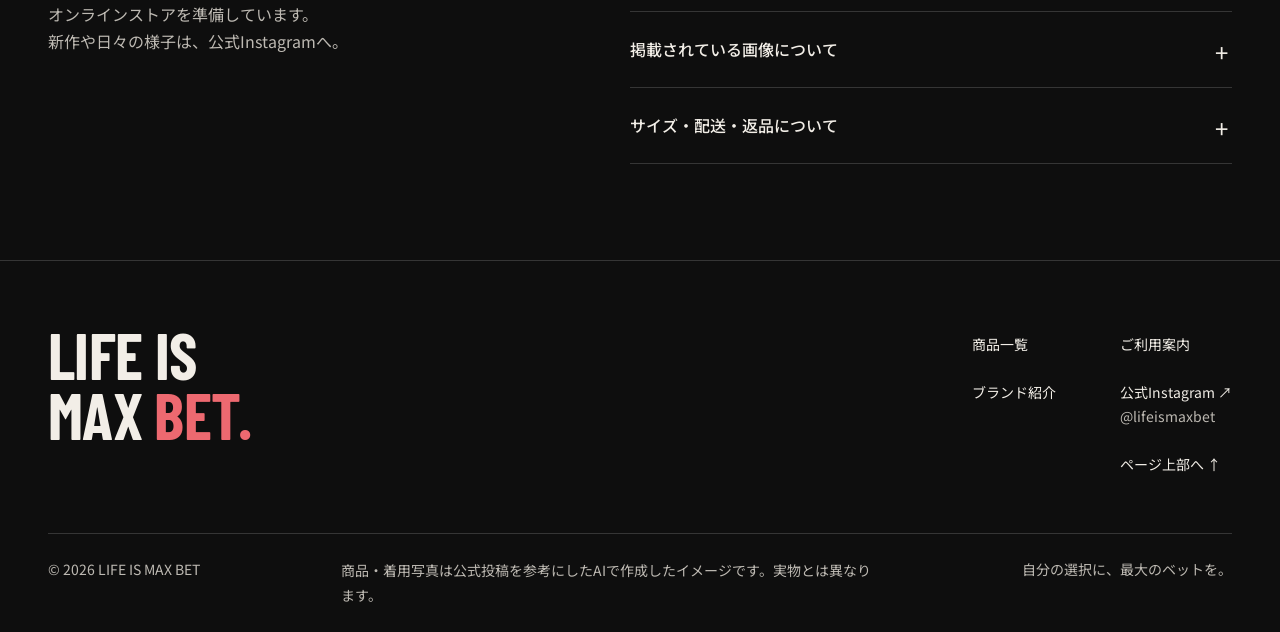
==== commit deaba23c: "Keep desktop hero CTA on one line" ====
--- a/index.html
+++ b/index.html
@@ -15,7 +15,7 @@
   <link rel="preconnect" href="https://fonts.googleapis.com">
   <link rel="preconnect" href="https://fonts.gstatic.com" crossorigin>
   <link rel="preload" as="image" href="assets/hero-campaign.webp">
-  <link rel="stylesheet" href="styles.css?v=20260927-mobilehero2">
+  <link rel="stylesheet" href="styles.css?v=20260927-herocta1">
   <script src="script.js?v=20260927-design1" defer></script>
 </head>
 <body class="home-page">
--- a/styles.css
+++ b/styles.css
@@ -50,6 +50,11 @@
 .hero-actions{position:absolute;left:39.8%;top:83.2%;width:20.4%;height:8.2%}
 .hero-collection-link{width:100%;height:100%;padding:10px 18px;font-size:clamp(11px,1vw,16px)}
 .hero-copy,.hero-mobile{display:none}
+@media(min-width:901px){
+ .hero-actions{left:50%;width:max-content;min-width:20.4%;transform:translateX(-50%)}
+ .hero-collection-link{gap:16px;white-space:nowrap}
+ .hero-collection-link span{flex-shrink:0}
+}
 .ticker{position:relative;overflow:hidden;background:var(--red);color:#fff}
 .ticker-track{display:flex;width:max-content;animation:ticker-flow-right 30s linear infinite}
 .ticker-group{flex:0 0 100vw;min-width:100vw;display:flex;align-items:center;justify-content:space-around;gap:40px;padding:15px 64px;font:600 16px var(--display);letter-spacing:.12em;white-space:nowrap}
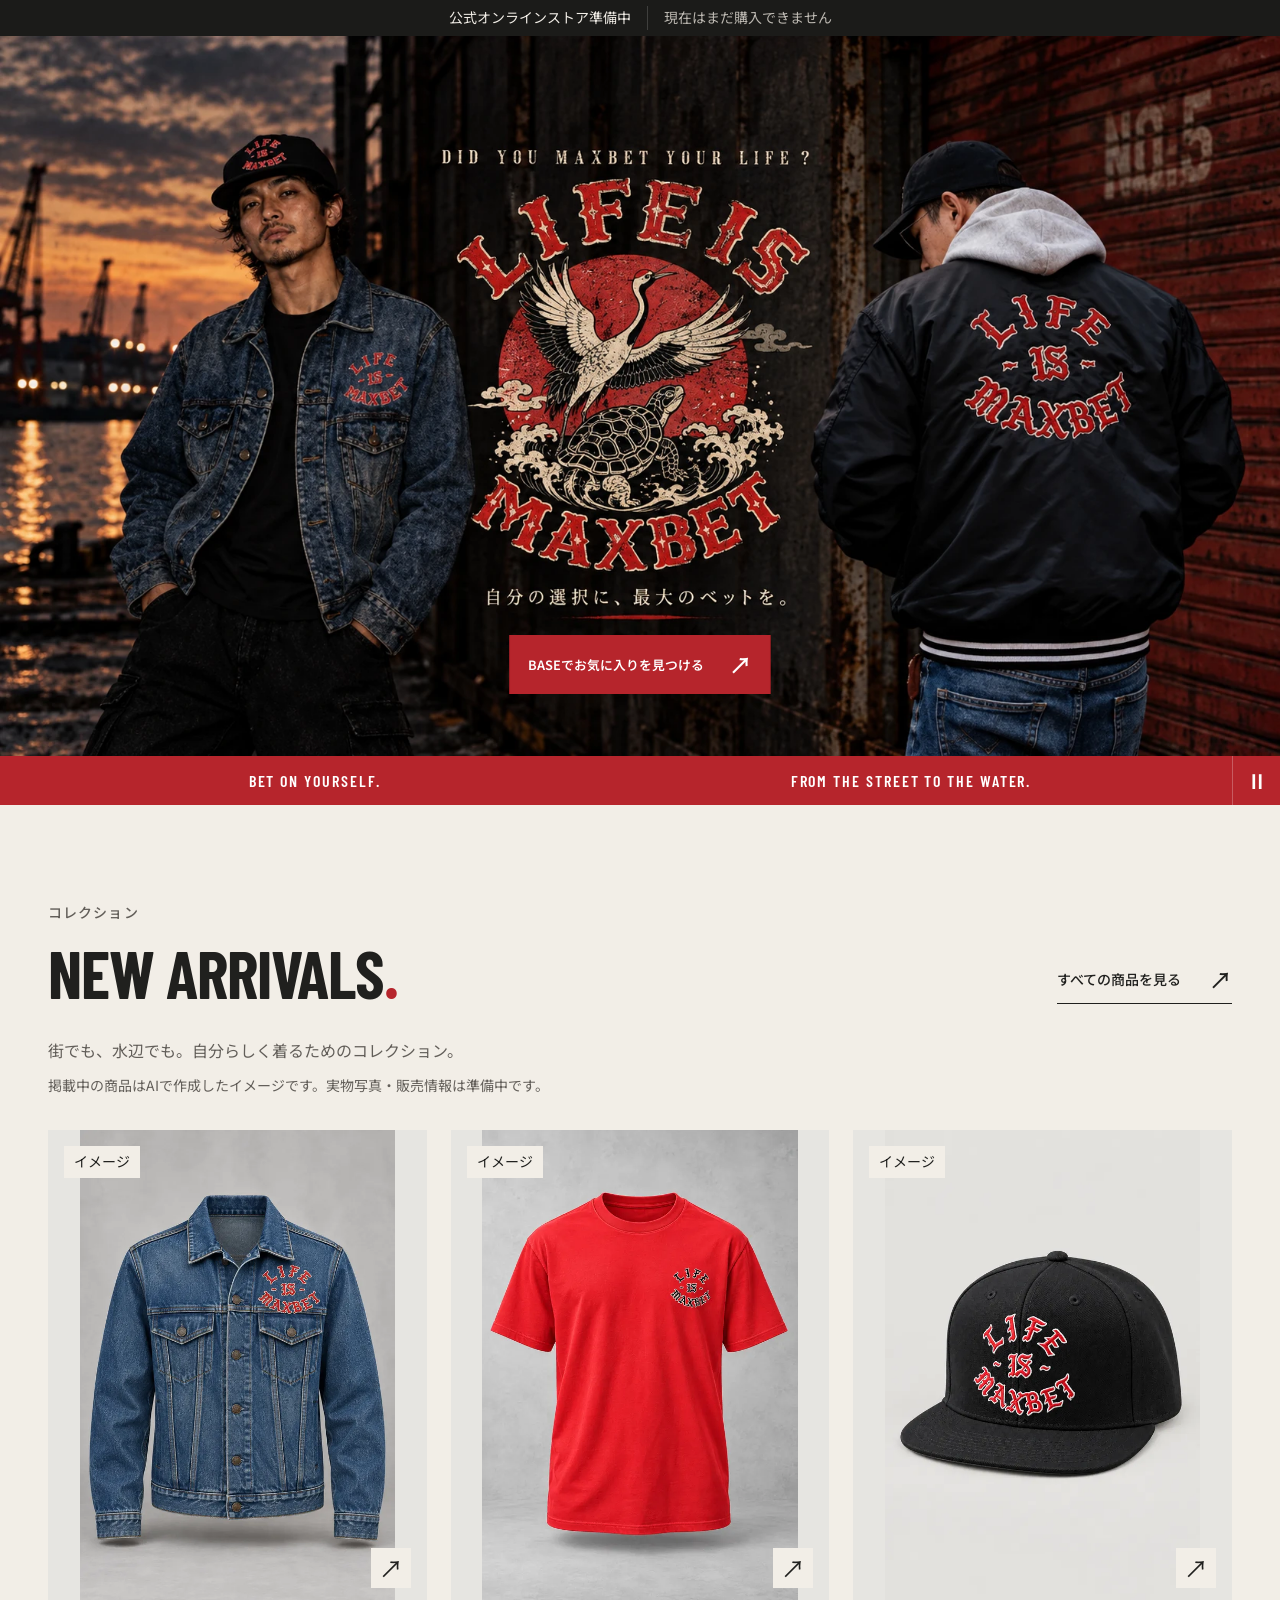
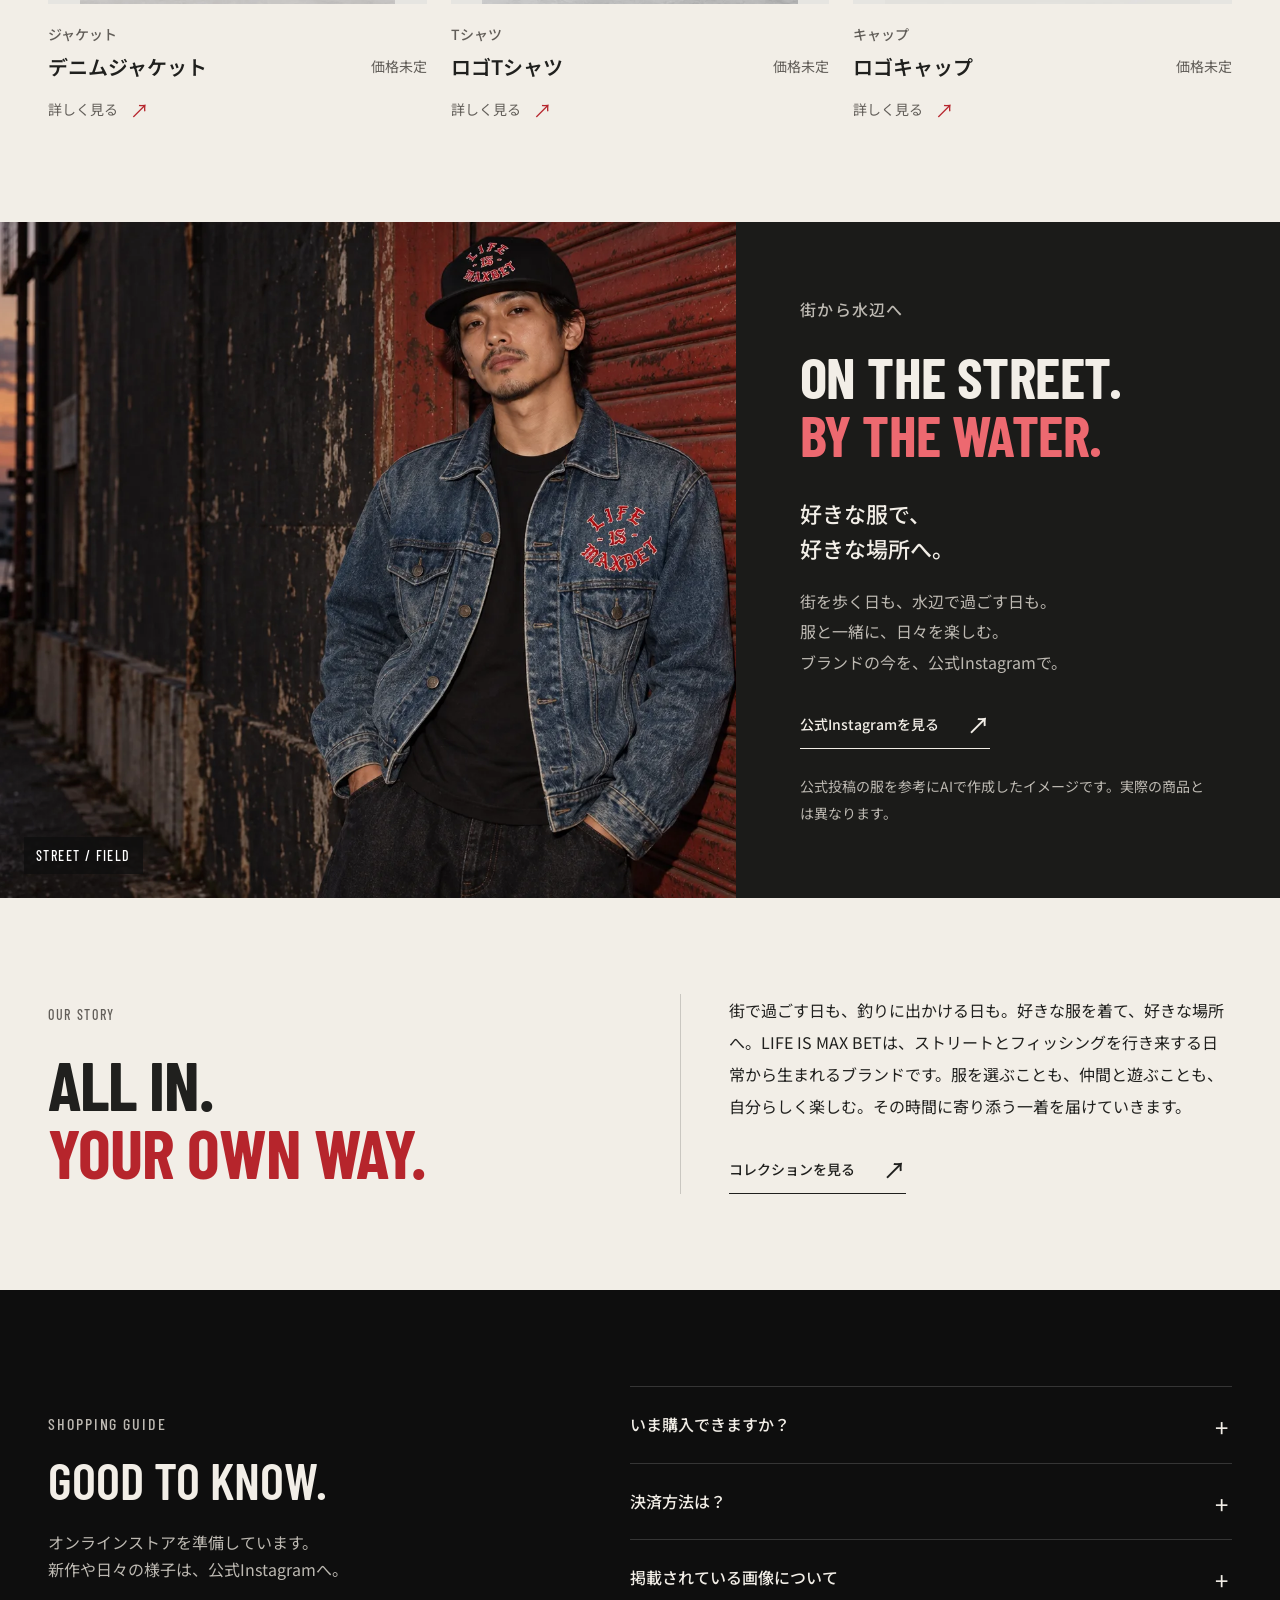
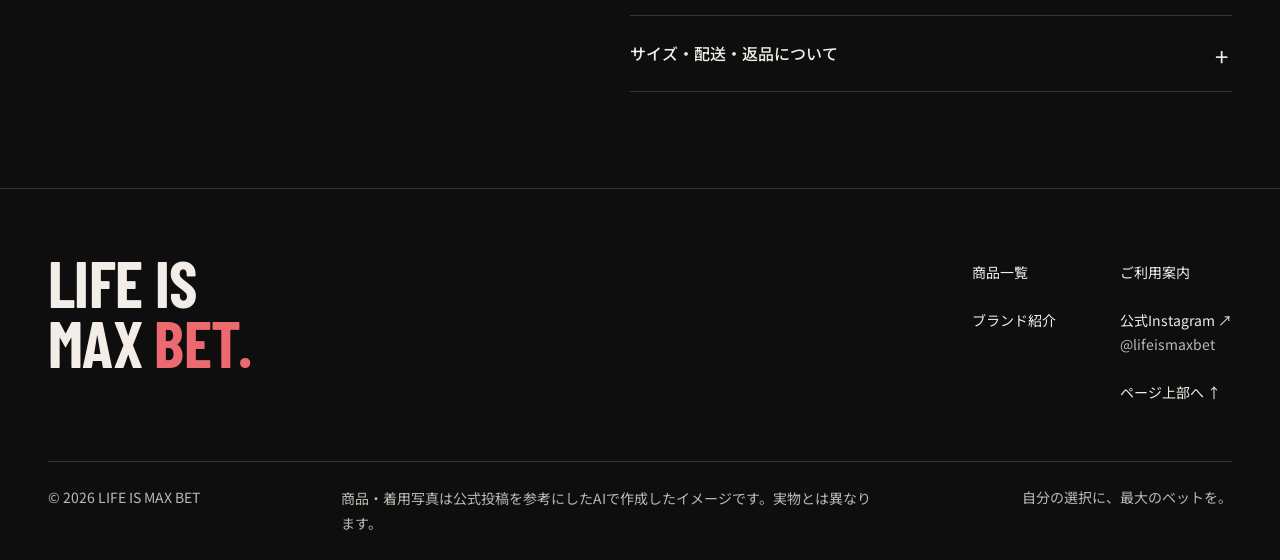
==== commit 0b073839: "Reveal home navigation after scrolling" ====
--- a/index.html
+++ b/index.html
@@ -15,8 +15,9 @@
   <link rel="preconnect" href="https://fonts.googleapis.com">
   <link rel="preconnect" href="https://fonts.gstatic.com" crossorigin>
   <link rel="preload" as="image" href="assets/hero-campaign.webp">
-  <link rel="stylesheet" href="styles.css?v=20260927-herocta1">
-  <script src="script.js?v=20260927-design1" defer></script>
+  <script>document.documentElement.classList.add('js');</script>
+  <link rel="stylesheet" href="styles.css?v=20260927-scrollheader1">
+  <script src="script.js?v=20260927-scrollheader1" defer></script>
 </head>
 <body class="home-page">
 
--- a/styles.css
+++ b/styles.css
@@ -26,6 +26,8 @@
 .announcement span:first-child{color:var(--white)}
 .announcement span+span{padding-left:16px;border-left:1px solid var(--line)}
 .site-header{height:72px;padding:0 var(--page-inset);display:flex;justify-content:center;align-items:center;gap:40px;background:var(--black);color:var(--white);border-bottom:1px solid var(--line);position:sticky;top:0;z-index:30}
+.js .home-page .site-header{position:fixed;inset:0 0 auto;transform:translateY(calc(-100% - 2px));opacity:0;pointer-events:none;transition:transform .25s ease,opacity .2s ease}
+.js .home-page .site-header.is-visible,.js .home-page .site-header:has(:focus-visible),.js .home-page.menu-open .site-header{transform:translateY(0);opacity:1;pointer-events:auto}
 .site-header nav{display:flex;gap:32px;align-items:center}
 .site-header nav a{font-size:14px;font-weight:500;white-space:nowrap;min-height:48px;display:flex;align-items:center;position:relative}
 .site-header nav a::after{content:'';position:absolute;bottom:5px;left:0;right:0;height:2px;background:var(--red);transform:scaleX(0);transform-origin:left;transition:transform .2s}
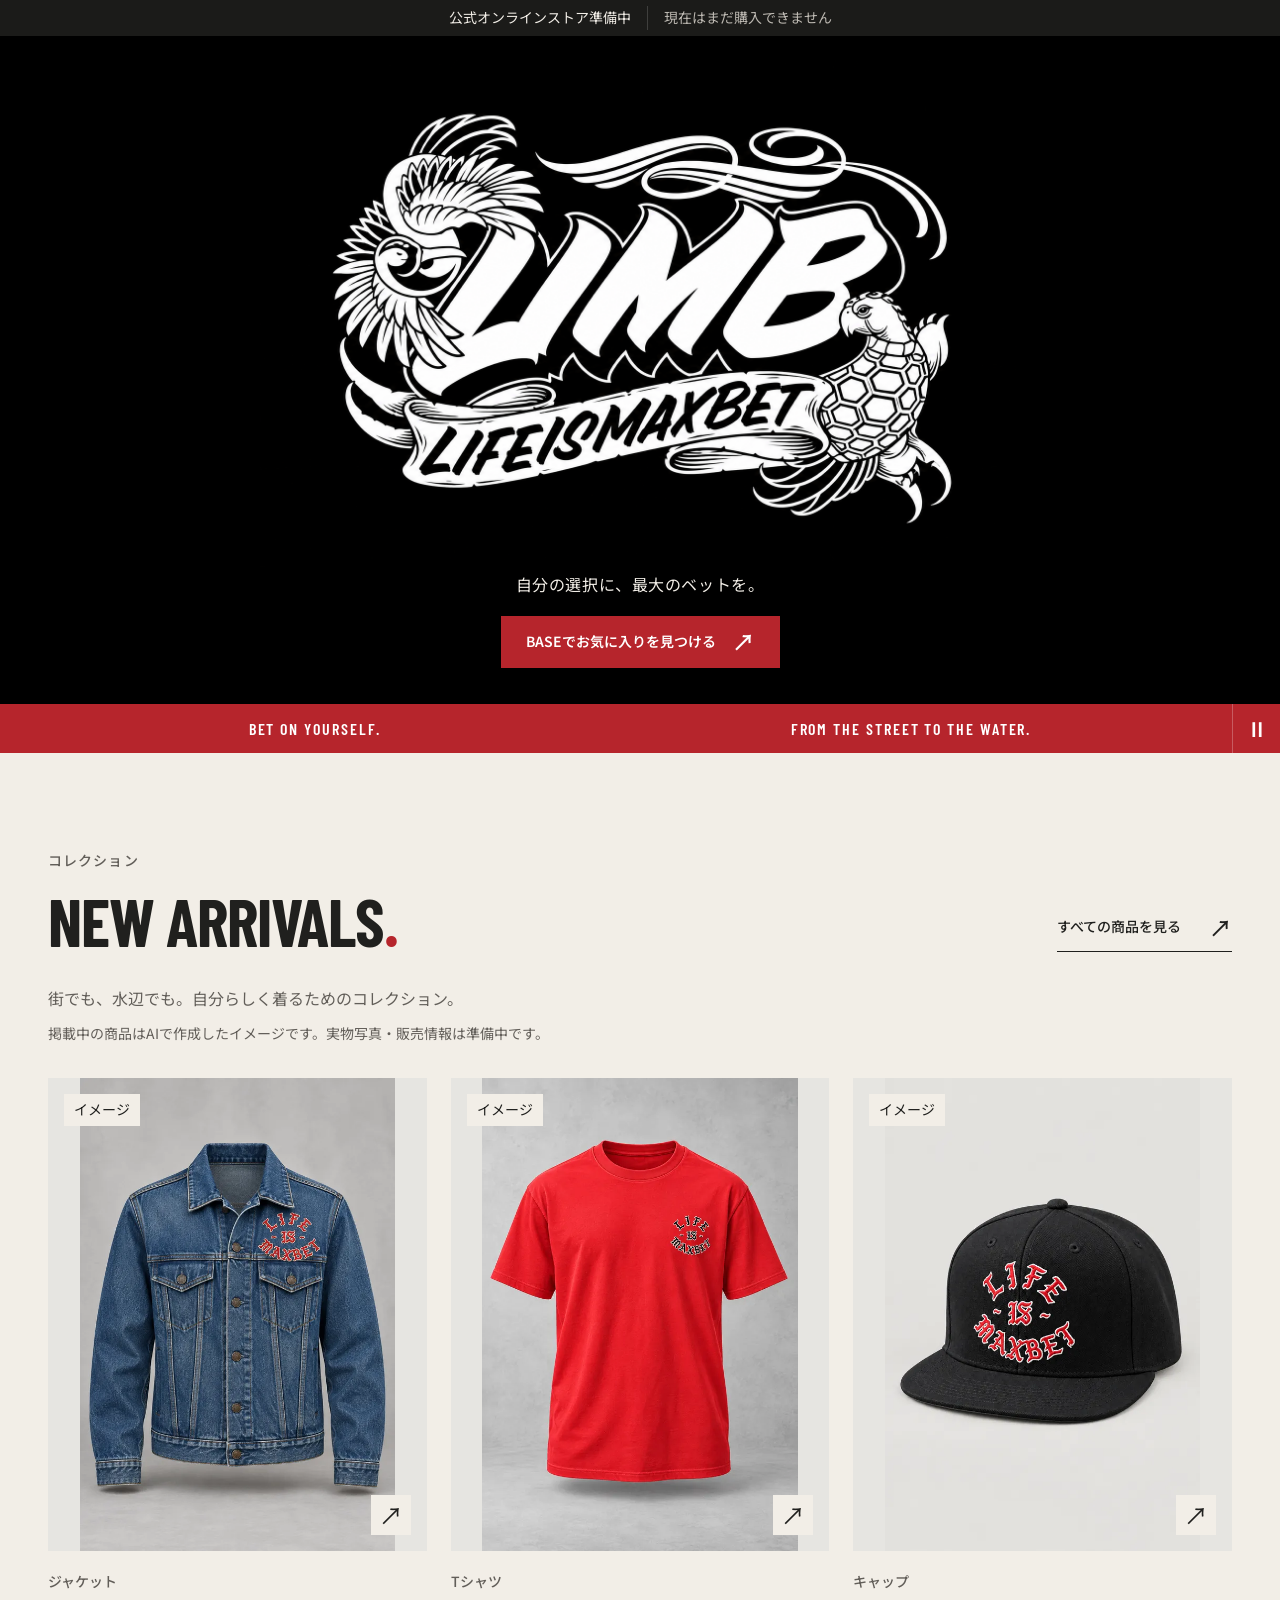
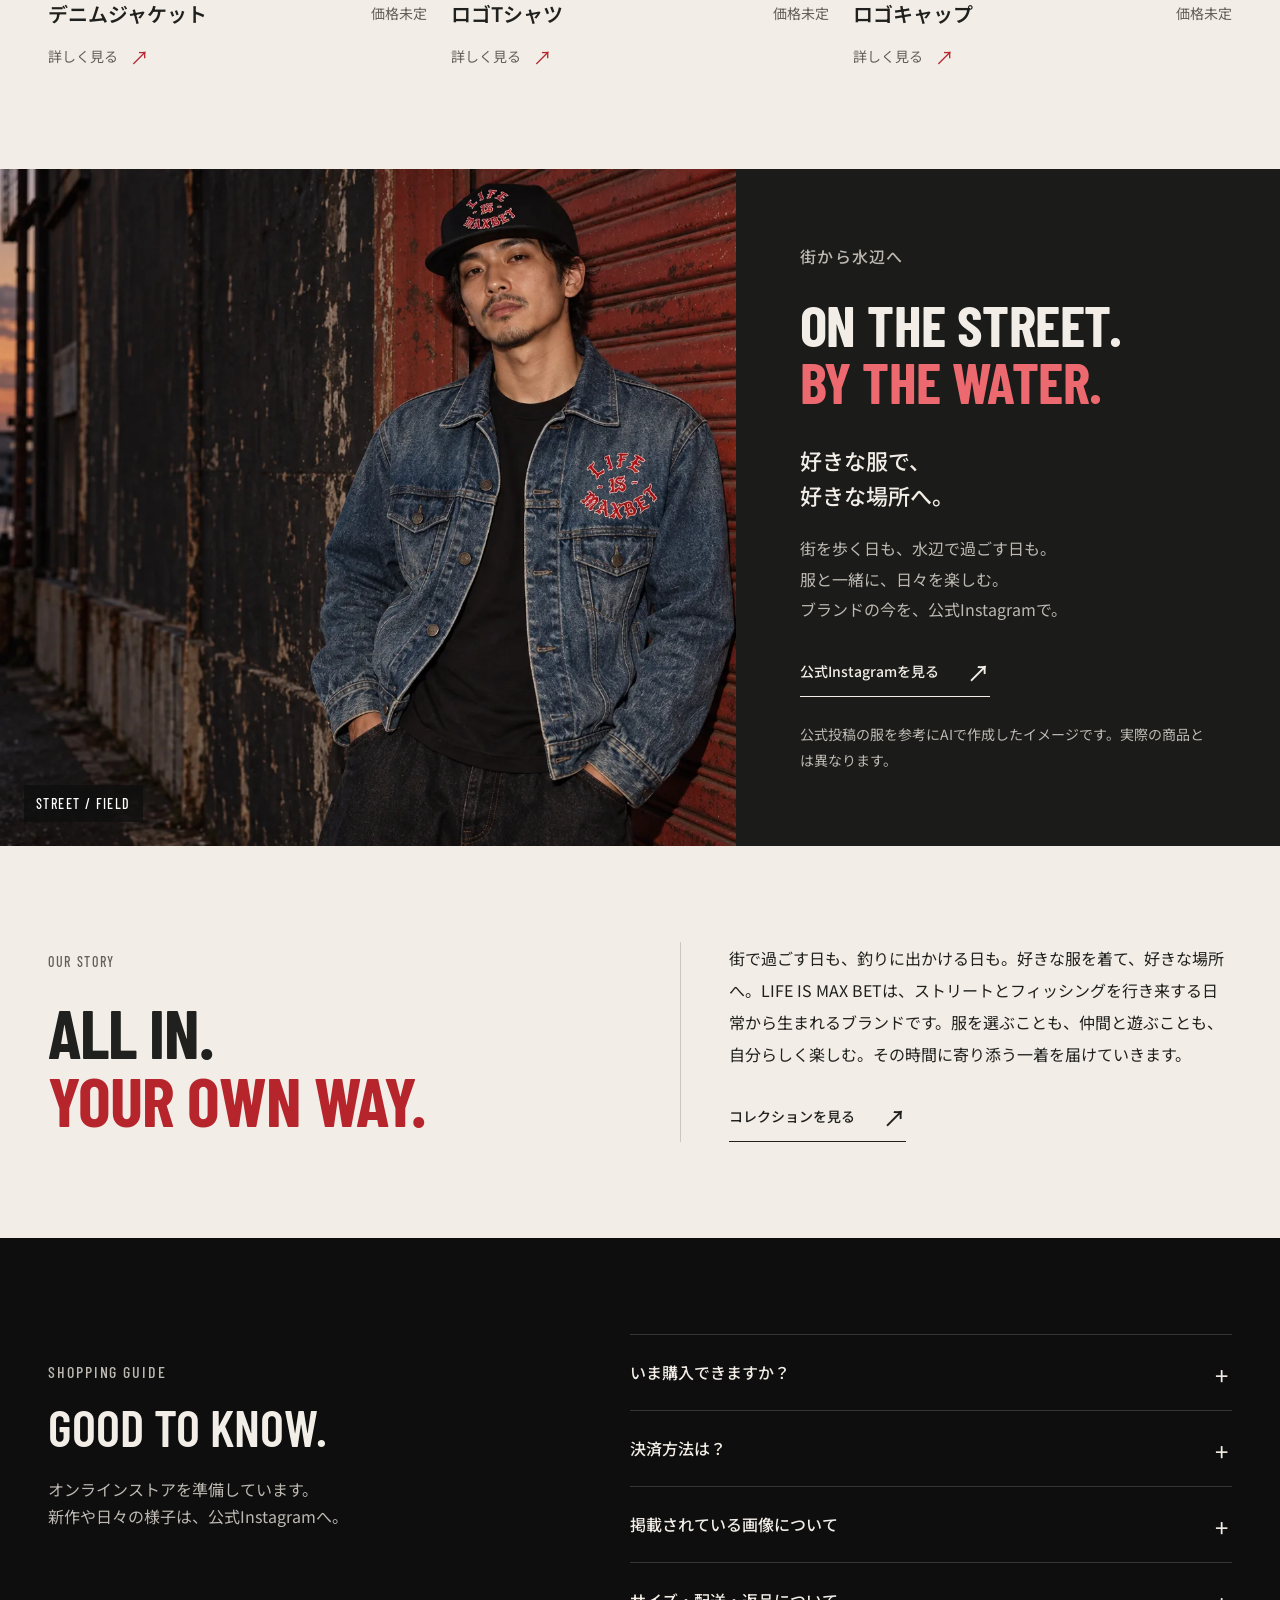
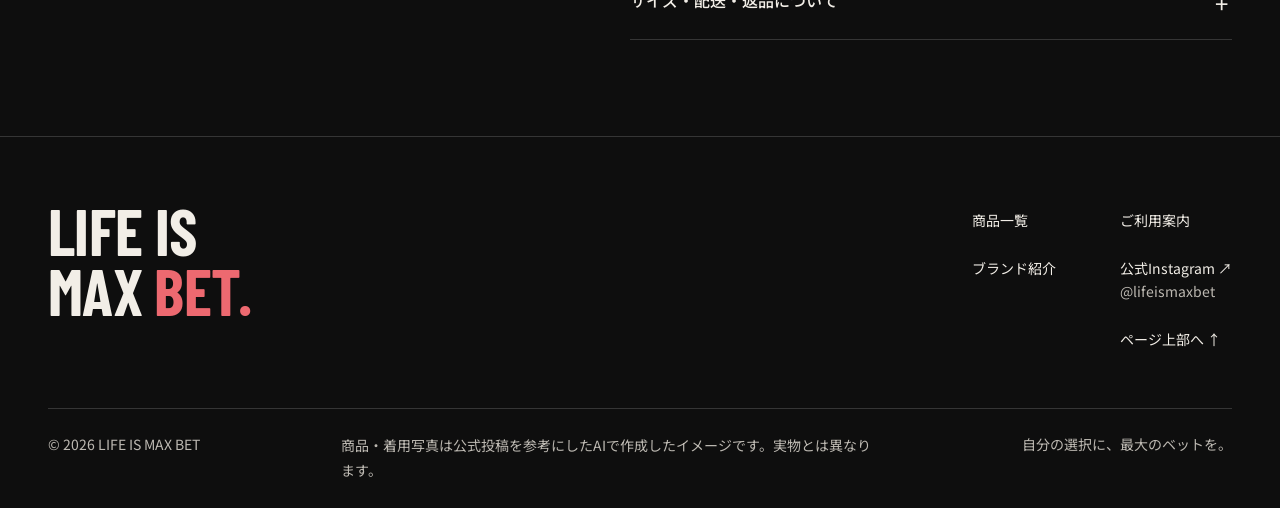
==== commit ee59cd55: "Replace brand hero with LMB logo artwork" ====
--- a/index.html
+++ b/index.html
@@ -8,15 +8,15 @@
   <meta property="og:title" content="LIFE IS MAX BET — 自分の選択に、最大のベットを。">
   <meta property="og:description" content="自分の好きなものを、思いきり楽しむ。LIFE IS MAX BETのブランドとコレクションのイメージをご紹介します。">
   <meta property="og:type" content="website">
-  <meta property="og:image" content="https://252595tana-alt.github.io/life-is-max-bet/assets/hero-campaign.webp">
+  <meta property="og:image" content="https://252595tana-alt.github.io/life-is-max-bet/assets/hero-lmb-logo.png">
   <meta name="twitter:card" content="summary_large_image">
   <title>LIFE IS MAX BET — 自分の選択に、最大のベットを。</title>
   <link rel="icon" href="assets/favicon.svg" type="image/svg+xml">
   <link rel="preconnect" href="https://fonts.googleapis.com">
   <link rel="preconnect" href="https://fonts.gstatic.com" crossorigin>
-  <link rel="preload" as="image" href="assets/hero-campaign.webp">
+  <link rel="preload" as="image" href="assets/hero-lmb-logo.png">
   <script>document.documentElement.classList.add('js');</script>
-  <link rel="stylesheet" href="styles.css?v=20260927-scrollheader1">
+  <link rel="stylesheet" href="styles.css?v=20260930-hero-lmb1">
   <script src="script.js?v=20260927-scrollheader1" defer></script>
 </head>
 <body class="home-page">
@@ -35,12 +35,8 @@
   </header>
 <main id="main">
   <section class="hero" aria-labelledby="hero-title">
-    <img class="hero-image" src="assets/hero-campaign.webp" width="1672" height="941" alt="LIFE IS MAX BETのキャンペーンビジュアル。港の夕景を背景に、デニムジャケット姿のモデルとバックプリントのジャケットを着たモデル、中央に鶴と亀の赤いロゴを配したデザイン。" fetchpriority="high">
+    <img class="hero-image" src="assets/hero-lmb-logo.png" width="1536" height="1024" alt="黒地に白いLMBの文字と鶴・亀、LIFEISMAXBETのリボンを描いたロゴ" fetchpriority="high">
     <h1 id="hero-title" class="sr-only">LIFE IS MAX BET. 自分の選択に、最大のベットを。</h1>
-    <div class="hero-mobile" role="img" aria-label="正面のデニムジャケット姿と背面のジャケット姿。LIFE IS MAX BETの鶴と亀のロゴ。">
-      <div class="hero-mobile-portraits"><div class="hero-portrait front"></div><div class="hero-portrait back"></div></div>
-      <div class="hero-mobile-emblem"><img src="assets/hero-emblem-reference.png" width="493" height="523" alt=""></div>
-    </div>
     <div class="hero-actions"><p class="hero-copy">自分の選択に、最大のベットを。</p><a class="hero-collection-link" data-base-shop href="https://lifeismaxbet.base.shop/">BASEでお気に入りを見つける <span aria-hidden="true">↗</span></a></div>
   </section>
   <div class="ticker"><div class="ticker-track" aria-hidden="true"><div class="ticker-group"><span>BET ON YOURSELF.</span><span>FROM THE STREET TO THE WATER.</span></div><div class="ticker-group"><span>BET ON YOURSELF.</span><span>FROM THE STREET TO THE WATER.</span></div></div><button class="ticker-toggle" type="button" aria-label="流れる文字を一時停止" aria-pressed="false"><span aria-hidden="true">Ⅱ</span></button></div>
--- a/styles.css
+++ b/styles.css
@@ -47,16 +47,12 @@
 .text-link{display:inline-flex;align-items:center;justify-content:space-between;gap:28px;min-height:48px;border-bottom:1px solid currentColor;padding:10px 0;font-size:14px;font-weight:500}
 .text-link span{font-size:23px;line-height:1;transition:transform .2s}
 .text-link:hover span{transform:translate(3px,-3px)}
-.hero{position:relative;width:100%;background:var(--black)}
-.hero-image{width:100%;height:auto;aspect-ratio:1672/941;object-fit:cover}
-.hero-actions{position:absolute;left:39.8%;top:83.2%;width:20.4%;height:8.2%}
-.hero-collection-link{width:100%;height:100%;padding:10px 18px;font-size:clamp(11px,1vw,16px)}
-.hero-copy,.hero-mobile{display:none}
-@media(min-width:901px){
- .hero-actions{left:50%;width:max-content;min-width:20.4%;transform:translateX(-50%)}
- .hero-collection-link{gap:16px;white-space:nowrap}
- .hero-collection-link span{flex-shrink:0}
-}
+.hero{display:flex;flex-direction:column;align-items:center;width:100%;padding:24px var(--gutter) 36px;background:#000}
+.hero-image{width:100%;max-width:760px;height:auto;aspect-ratio:3/2;object-fit:contain}
+.hero-actions{display:flex;flex-direction:column;align-items:center;gap:18px;margin-top:4px;text-align:center}
+.hero-copy{font-size:16px;letter-spacing:.035em;line-height:1.7}
+.hero-collection-link{width:auto;min-height:52px;padding:12px 24px;gap:16px;white-space:nowrap}
+.hero-collection-link span{flex-shrink:0}
 .ticker{position:relative;overflow:hidden;background:var(--red);color:#fff}
 .ticker-track{display:flex;width:max-content;animation:ticker-flow-right 30s linear infinite}
 .ticker-group{flex:0 0 100vw;min-width:100vw;display:flex;align-items:center;justify-content:space-around;gap:40px;padding:15px 64px;font:600 16px var(--display);letter-spacing:.12em;white-space:nowrap}
@@ -204,10 +200,6 @@
  .site-header nav.open{display:flex}
  .site-header nav a{min-height:56px;font-size:18px;border-bottom:1px solid var(--line)}
  .site-header nav a::after{right:auto;width:32px;bottom:8px}
- .hero-actions{position:static;width:auto;height:auto;max-width:440px;margin:0 auto;padding:24px 32px}
- .hero-collection-link{font-size:14px;padding:14px 24px}
- .hero-image{aspect-ratio:1672/710;object-fit:cover;object-position:center top}
- .hero-copy{display:block;text-align:center;font-size:16px;margin-bottom:16px}
  .guide{gap:40px}.footer-links{gap:32px}
 }
 @media(max-width:767px){
@@ -217,19 +209,10 @@
  .home-page .menu-toggle{width:44px;padding:8px;justify-content:center}
  .home-page .menu-label{display:none}
  .home-page .header-shop{gap:10px}
- .hero-image{display:none}
- /* One poster: the fixed artwork overlaps the scene instead of becoming a separate tile. */
- .hero-mobile{display:block;position:relative;isolation:isolate;height:clamp(330px,96vw,460px);overflow:hidden;background:var(--black)}
- .hero-mobile-portraits{display:grid;grid-template-columns:1fr 1fr;position:absolute;inset:0;overflow:hidden}
- .hero-mobile-portraits::after{content:'';position:absolute;inset:0;background:linear-gradient(180deg,transparent 48%,#0e0e0e35 65%,#0e0e0e 100%),linear-gradient(90deg,transparent 40%,#0e0e0e80 50%,transparent 60%);pointer-events:none}
- .hero-portrait{background-image:url('assets/hero-campaign.webp');background-repeat:no-repeat;background-size:auto 113%}
- .hero-portrait.front{background-position:6% top}
- .hero-portrait.back{background-position:86% top}
- .hero-mobile-emblem{position:absolute;z-index:1;bottom:0;left:50%;width:clamp(140px,39vw,180px);transform:translateX(-50%);mix-blend-mode:lighten}
- .hero-mobile-emblem img{width:100%;height:auto;aspect-ratio:493/523;clip-path:polygon(0 21%,20% 4%,49% 0,76% 4%,100% 21%,100% 41%,89% 45%,96% 54%,94% 76%,96% 89%,58% 100%,20% 100%,8% 91%,8% 79%,10% 67%,5% 56%,8% 37%)}
- .hero-actions{position:relative;inset:auto;z-index:2;padding:12px 20px 24px;max-width:440px;width:100%;text-align:center}
- .hero-copy{display:block;font-size:14px;letter-spacing:.035em;line-height:1.7;margin-bottom:18px}
- .hero-collection-link{min-height:52px;padding:14px 18px;font-size:14px}
+ .hero{padding:28px 20px 36px}
+ .hero-actions{width:100%;max-width:400px;gap:18px;margin-top:12px}
+ .hero-copy{font-size:14px}
+ .hero-collection-link{width:100%;min-height:52px;padding:12px 14px;gap:8px;font-size:clamp(12px,3.5vw,14px)}
  .ticker-group{flex-basis:auto;min-width:100vw;padding:14px 64px 14px 24px;gap:48px;font-size:14px;letter-spacing:.06em}
  .section{padding-top:56px;padding-bottom:56px}
  .section-heading{gap:16px;margin-bottom:24px;flex-wrap:wrap}
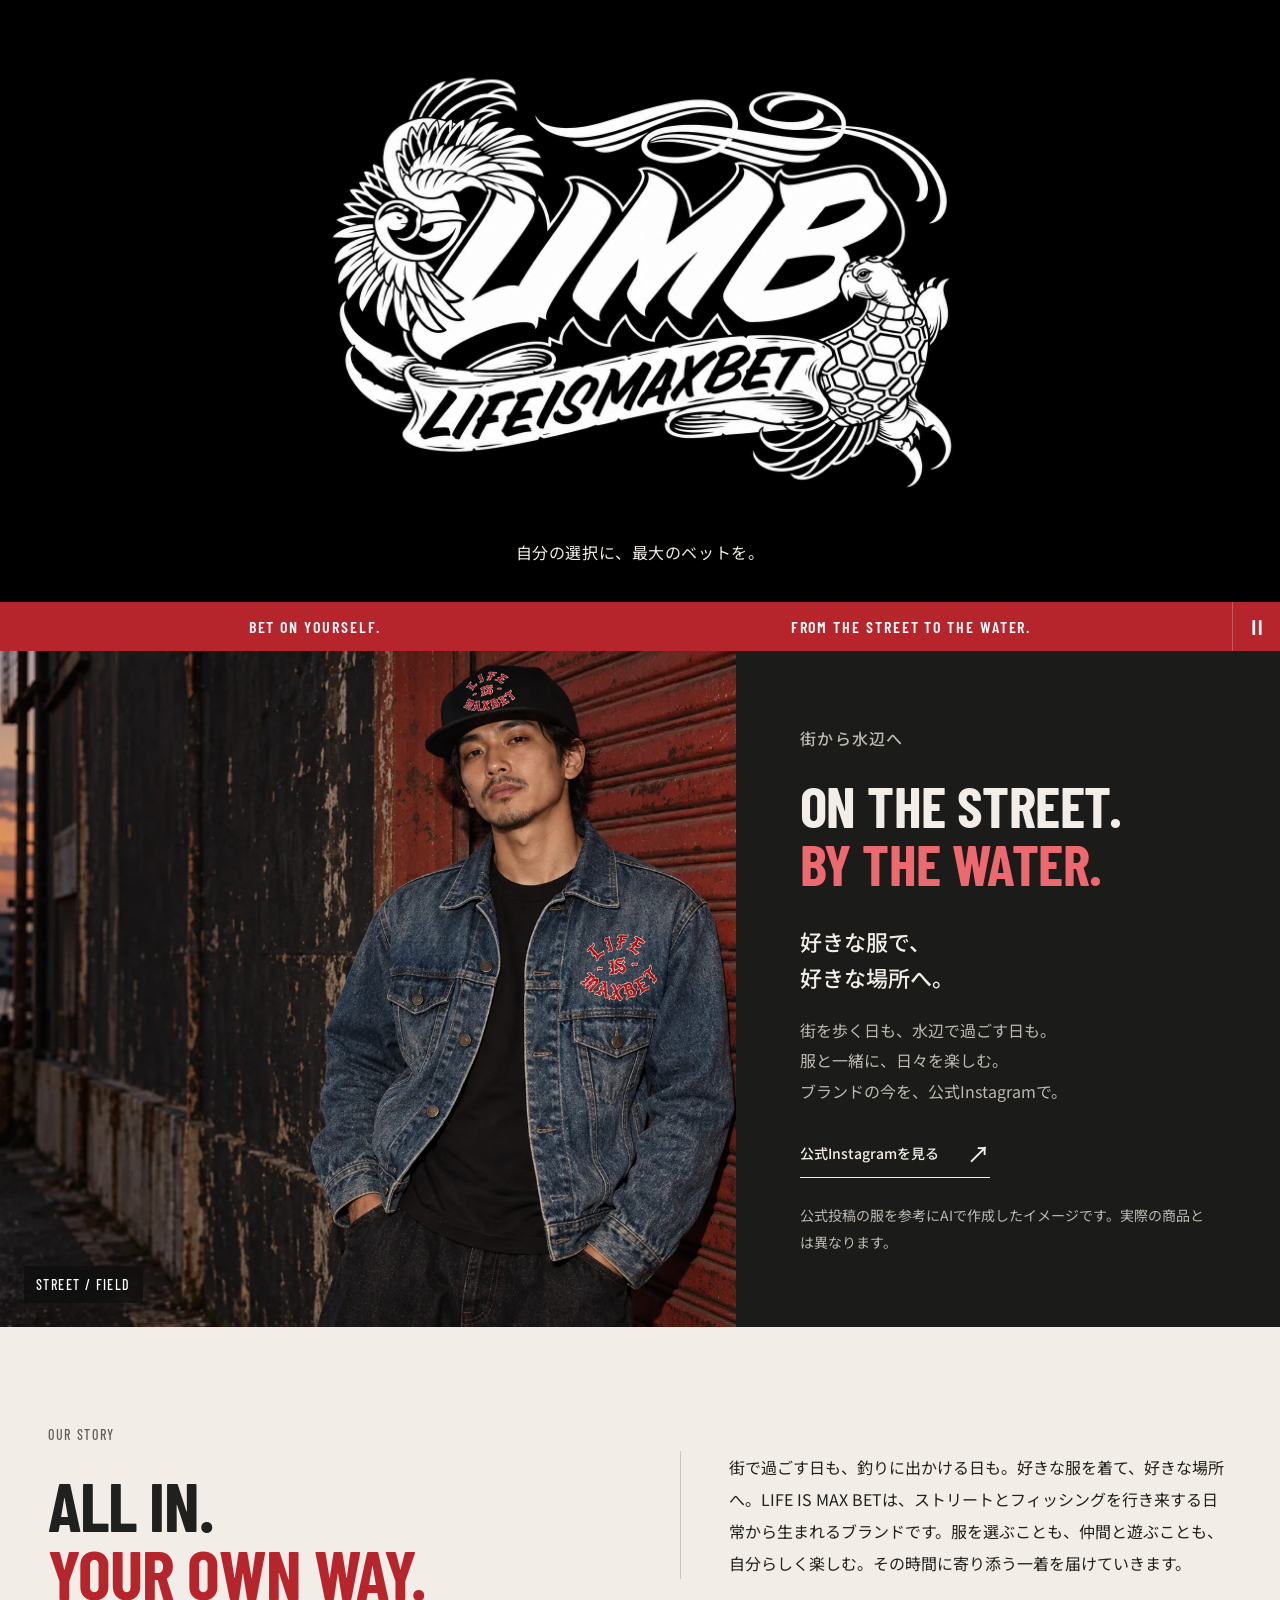
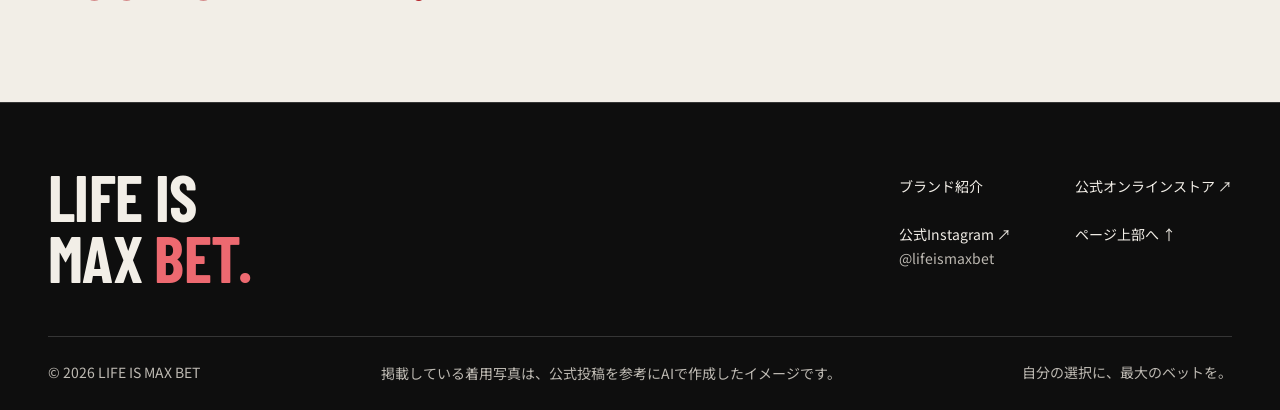
==== commit 1fd6fb34: "Focus brand site on identity and story" ====
--- a/index.html
+++ b/index.html
@@ -4,9 +4,9 @@
   <meta charset="utf-8">
   <meta name="viewport" content="width=device-width, initial-scale=1">
   <meta name="theme-color" content="#0e0e0e">
-  <meta name="description" content="自分の好きなものを、思いきり楽しむ。LIFE IS MAX BETのブランドとコレクションのイメージをご紹介します。">
+  <meta name="description" content="街から水辺へ。好きな服で、好きな場所へ。LIFE IS MAX BETの世界観とストーリーをご紹介します。">
   <meta property="og:title" content="LIFE IS MAX BET — 自分の選択に、最大のベットを。">
-  <meta property="og:description" content="自分の好きなものを、思いきり楽しむ。LIFE IS MAX BETのブランドとコレクションのイメージをご紹介します。">
+  <meta property="og:description" content="街から水辺へ。好きな服で、好きな場所へ。LIFE IS MAX BETの世界観とストーリーをご紹介します。">
   <meta property="og:type" content="website">
   <meta property="og:image" content="https://252595tana-alt.github.io/life-is-max-bet/assets/hero-lmb-logo.png">
   <meta name="twitter:card" content="summary_large_image">
@@ -16,63 +16,27 @@
   <link rel="preconnect" href="https://fonts.gstatic.com" crossorigin>
   <link rel="preload" as="image" href="assets/hero-lmb-logo.png">
   <script>document.documentElement.classList.add('js');</script>
-  <link rel="stylesheet" href="styles.css?v=20260930-hero-lmb1">
+  <link rel="stylesheet" href="styles.css?v=20260930-brand-world1">
   <script src="script.js?v=20260927-scrollheader1" defer></script>
 </head>
 <body class="home-page">
 
   <a class="skip-link" href="#main">本文へスキップ</a>
-  <div class="announcement"><span>公式オンラインストア準備中</span><span>現在はまだ購入できません</span></div>
   <header class="site-header">
     <nav id="main-nav" aria-label="メインナビゲーション">
       <a href="index.html" aria-current="page">ホーム</a>
-      <a href="index.html#collection">新着</a>
       <a href="index.html#about">ブランド紹介</a>
-      <a href="index.html#guide">ご利用案内</a>
     </nav>
-    <a class="header-shop" data-base-shop href="https://lifeismaxbet.base.shop/">BASEでお気に入りを見つける <span aria-hidden="true">↗</span></a>
+    <a class="header-shop" data-base-shop href="https://lifeismaxbet.base.shop/">公式オンラインストア <span aria-hidden="true">↗</span></a>
     <button class="menu-toggle" type="button" aria-controls="main-nav" aria-label="メニューを開く" aria-expanded="false"><span class="menu-label">メニュー</span><span class="menu-icon" aria-hidden="true"><i></i><i></i></span></button>
   </header>
 <main id="main">
   <section class="hero" aria-labelledby="hero-title">
     <img class="hero-image" src="assets/hero-lmb-logo.png" width="1536" height="1024" alt="黒地に白いLMBの文字と鶴・亀、LIFEISMAXBETのリボンを描いたロゴ" fetchpriority="high">
     <h1 id="hero-title" class="sr-only">LIFE IS MAX BET. 自分の選択に、最大のベットを。</h1>
-    <div class="hero-actions"><p class="hero-copy">自分の選択に、最大のベットを。</p><a class="hero-collection-link" data-base-shop href="https://lifeismaxbet.base.shop/">BASEでお気に入りを見つける <span aria-hidden="true">↗</span></a></div>
+    <p class="hero-copy">自分の選択に、最大のベットを。</p>
   </section>
   <div class="ticker"><div class="ticker-track" aria-hidden="true"><div class="ticker-group"><span>BET ON YOURSELF.</span><span>FROM THE STREET TO THE WATER.</span></div><div class="ticker-group"><span>BET ON YOURSELF.</span><span>FROM THE STREET TO THE WATER.</span></div></div><button class="ticker-toggle" type="button" aria-label="流れる文字を一時停止" aria-pressed="false"><span aria-hidden="true">Ⅱ</span></button></div>
-
-  <section class="section collection-section" id="collection" aria-labelledby="collection-title">
-    <div class="section-heading"><div><p class="eyebrow">コレクション</p><h2 id="collection-title">NEW ARRIVALS<span>.</span></h2></div><a class="text-link" href="shop.html">すべての商品を見る <span aria-hidden="true">↗</span></a></div>
-    <p class="collection-note">街でも、水辺でも。自分らしく着るためのコレクション。<small>掲載中の商品はAIで作成したイメージです。実物写真・販売情報は準備中です。</small></p>
-    <div class="product-grid"><article class="product-card" data-category="JACKET">
-  <a href="product.html" aria-label="デニムジャケットの商品イメージを見る">
-    <div class="card-image">
-      <img src="assets/jacket-ig-card.webp" srcset="assets/jacket-ig-card.webp 600w, assets/jacket-ig.webp 1024w" sizes="(max-width:359px) calc(100vw - 40px), (max-width:767px) calc(50vw - 28px), (max-width:1376px) calc((100vw - 144px)/3), 411px" width="1024" height="1536" alt="赤と白の円形文字を配したブルーデニムジャケット。公式投稿を参考にしたAIで作成したイメージ" loading="lazy" decoding="async">
-      <span class="card-label">イメージ</span><span class="card-arrow" aria-hidden="true">↗</span>
-    </div>
-    <div class="card-info"><div><p class="card-category">ジャケット</p><h3>デニムジャケット</h3><p class="card-link-label">詳しく見る <span aria-hidden="true">↗</span></p></div><span data-product-price="denim-jacket">価格未定</span></div>
-  </a>
-</article>
-<article class="product-card" data-category="T-SHIRT">
-  <a href="product-tee.html" aria-label="ロゴTシャツの商品イメージを見る">
-    <div class="card-image">
-      <img src="assets/tee-ig-card.webp" srcset="assets/tee-ig-card.webp 600w, assets/tee-ig.webp 1024w" sizes="(max-width:359px) calc(100vw - 40px), (max-width:767px) calc(50vw - 28px), (max-width:1376px) calc((100vw - 144px)/3), 411px" width="1024" height="1536" alt="胸に円形のブランド文字を配置した赤いTシャツ。公式投稿を参考にしたAIで作成したイメージ" loading="lazy" decoding="async">
-      <span class="card-label">イメージ</span><span class="card-arrow" aria-hidden="true">↗</span>
-    </div>
-    <div class="card-info"><div><p class="card-category">Tシャツ</p><h3>ロゴTシャツ</h3><p class="card-link-label">詳しく見る <span aria-hidden="true">↗</span></p></div><span data-product-price="logo-tee">価格未定</span></div>
-  </a>
-</article>
-<article class="product-card" data-category="CAP">
-  <a href="product-cap.html" aria-label="ロゴキャップの商品イメージを見る">
-    <div class="card-image">
-      <img src="assets/cap-ig-card.webp" srcset="assets/cap-ig-card.webp 600w, assets/cap-ig.webp 1024w" sizes="(max-width:359px) calc(100vw - 40px), (max-width:767px) calc(50vw - 28px), (max-width:1376px) calc((100vw - 144px)/3), 411px" width="1024" height="1536" alt="赤と白のゴシック文字を配置した黒いフラットブリムキャップ。公式投稿を参考にしたAIで作成したイメージ" loading="lazy" decoding="async">
-      <span class="card-label">イメージ</span><span class="card-arrow" aria-hidden="true">↗</span>
-    </div>
-    <div class="card-info"><div><p class="card-category">キャップ</p><h3>ロゴキャップ</h3><p class="card-link-label">詳しく見る <span aria-hidden="true">↗</span></p></div><span data-product-price="logo-cap">価格未定</span></div>
-  </a>
-</article></div>
-  </section>
-
 
   <section class="editorial" id="lookbook" aria-labelledby="lookbook-title">
     <figure class="editorial-visual"><img src="assets/campaign-ig.webp" width="1536" height="1024" alt="ブルーデニムと赤い胸元の文字、黒いキャップを合わせたAI着用イメージ" loading="lazy" decoding="async"><figcaption>STREET / FIELD</figcaption></figure>
@@ -88,17 +52,7 @@
 
   <section class="brand-statement" id="about" aria-labelledby="about-title">
     <div><p class="eyebrow">OUR STORY</p><h2 id="about-title">ALL IN.<br><span>YOUR OWN WAY.</span></h2></div>
-    <div class="story-copy"><p>街で過ごす日も、釣りに出かける日も。好きな服を着て、好きな場所へ。LIFE IS MAX BETは、ストリートとフィッシングを行き来する日常から生まれるブランドです。服を選ぶことも、仲間と遊ぶことも、自分らしく楽しむ。その時間に寄り添う一着を届けていきます。</p><a class="text-link" href="shop.html">コレクションを見る <span aria-hidden="true">↗</span></a></div>
-  </section>
-
-  <section class="section guide" id="guide" aria-labelledby="guide-title">
-    <div><p class="eyebrow">SHOPPING GUIDE</p><h2 id="guide-title">GOOD TO KNOW.</h2><!-- commerce:guide-intro:start --><p>オンラインストアを準備しています。<br>新作や日々の様子は、公式Instagramへ。</p><!-- commerce:guide-intro:end --></div>
-    <div class="accordion">
-      <!-- commerce:guide-purchase:start --><details><summary>いま購入できますか？</summary><p>現在はコレクションのイメージ公開中です。販売開始日と購入先は、準備が整い次第お知らせします。</p></details><!-- commerce:guide-purchase:end -->
-      <!-- commerce:guide-payment:start --><details><summary>決済方法は？</summary><p>ご利用いただける決済方法は、販売開始後にBASEショップでご確認いただけます。現在はショップ公開準備中のため、決済・購入はできません。</p></details><!-- commerce:guide-payment:end -->
-      <details><summary>掲載されている画像について</summary><p>ブランドや商品の方向性を伝えるため、AIで作成したイメージ画像を掲載しています。実際の商品写真、仕様、価格は販売開始前にご案内します。</p></details>
-      <!-- commerce:guide-delivery:start --><details><summary>サイズ・配送・返品について</summary><p>サイズ展開や実寸、送料、発送目安、返品・交換条件は、正式な商品情報とあわせて販売開始前に掲載します。</p></details><!-- commerce:guide-delivery:end -->
-    </div>
+    <div class="story-copy"><p>街で過ごす日も、釣りに出かける日も。好きな服を着て、好きな場所へ。LIFE IS MAX BETは、ストリートとフィッシングを行き来する日常から生まれるブランドです。服を選ぶことも、仲間と遊ぶことも、自分らしく楽しむ。その時間に寄り添う一着を届けていきます。</p></div>
   </section>
 </main>
 
@@ -106,11 +60,11 @@
     <div class="footer-top">
       <a class="footer-logo" href="index.html">LIFE IS<br>MAX <span>BET.</span></a>
       <div class="footer-links">
-        <div><a href="shop.html">商品一覧</a><a href="index.html#about">ブランド紹介</a></div>
-        <div><a href="index.html#guide">ご利用案内</a><a href="https://www.instagram.com/lifeismaxbet/" target="_blank" rel="noopener noreferrer">公式Instagram ↗<small>@lifeismaxbet</small></a><a href="#main">ページ上部へ ↑</a></div>
+        <div><a href="index.html#about">ブランド紹介</a><a href="https://www.instagram.com/lifeismaxbet/" target="_blank" rel="noopener noreferrer">公式Instagram ↗<small>@lifeismaxbet</small></a></div>
+        <div><a data-base-shop href="https://lifeismaxbet.base.shop/">公式オンラインストア ↗</a><a href="#main">ページ上部へ ↑</a></div>
       </div>
     </div>
-    <div class="footer-bottom"><span>© 2026 LIFE IS MAX BET</span><p class="image-disclosure">商品・着用写真は公式投稿を参考にしたAIで作成したイメージです。実物とは異なります。</p><span>自分の選択に、最大のベットを。</span></div>
+    <div class="footer-bottom"><span>© 2026 LIFE IS MAX BET</span><p class="image-disclosure">掲載している着用写真は、公式投稿を参考にAIで作成したイメージです。</p><span>自分の選択に、最大のベットを。</span></div>
   </footer>
 </body>
 </html>
--- a/styles.css
+++ b/styles.css
@@ -50,7 +50,7 @@
 .hero{display:flex;flex-direction:column;align-items:center;width:100%;padding:24px var(--gutter) 36px;background:#000}
 .hero-image{width:100%;max-width:760px;height:auto;aspect-ratio:3/2;object-fit:contain}
 .hero-actions{display:flex;flex-direction:column;align-items:center;gap:18px;margin-top:4px;text-align:center}
-.hero-copy{font-size:16px;letter-spacing:.035em;line-height:1.7}
+.hero-copy{margin-top:8px;text-align:center;font-size:16px;letter-spacing:.035em;line-height:1.7}
 .hero-collection-link{width:auto;min-height:52px;padding:12px 24px;gap:16px;white-space:nowrap}
 .hero-collection-link span{flex-shrink:0}
 .ticker{position:relative;overflow:hidden;background:var(--red);color:#fff}
@@ -211,7 +211,7 @@
  .home-page .header-shop{gap:10px}
  .hero{padding:28px 20px 36px}
  .hero-actions{width:100%;max-width:400px;gap:18px;margin-top:12px}
- .hero-copy{font-size:14px}
+ .hero-copy{margin-top:12px;font-size:14px}
  .hero-collection-link{width:100%;min-height:52px;padding:12px 14px;gap:8px;font-size:clamp(12px,3.5vw,14px)}
  .ticker-group{flex-basis:auto;min-width:100vw;padding:14px 64px 14px 24px;gap:48px;font-size:14px;letter-spacing:.06em}
  .section{padding-top:56px;padding-bottom:56px}
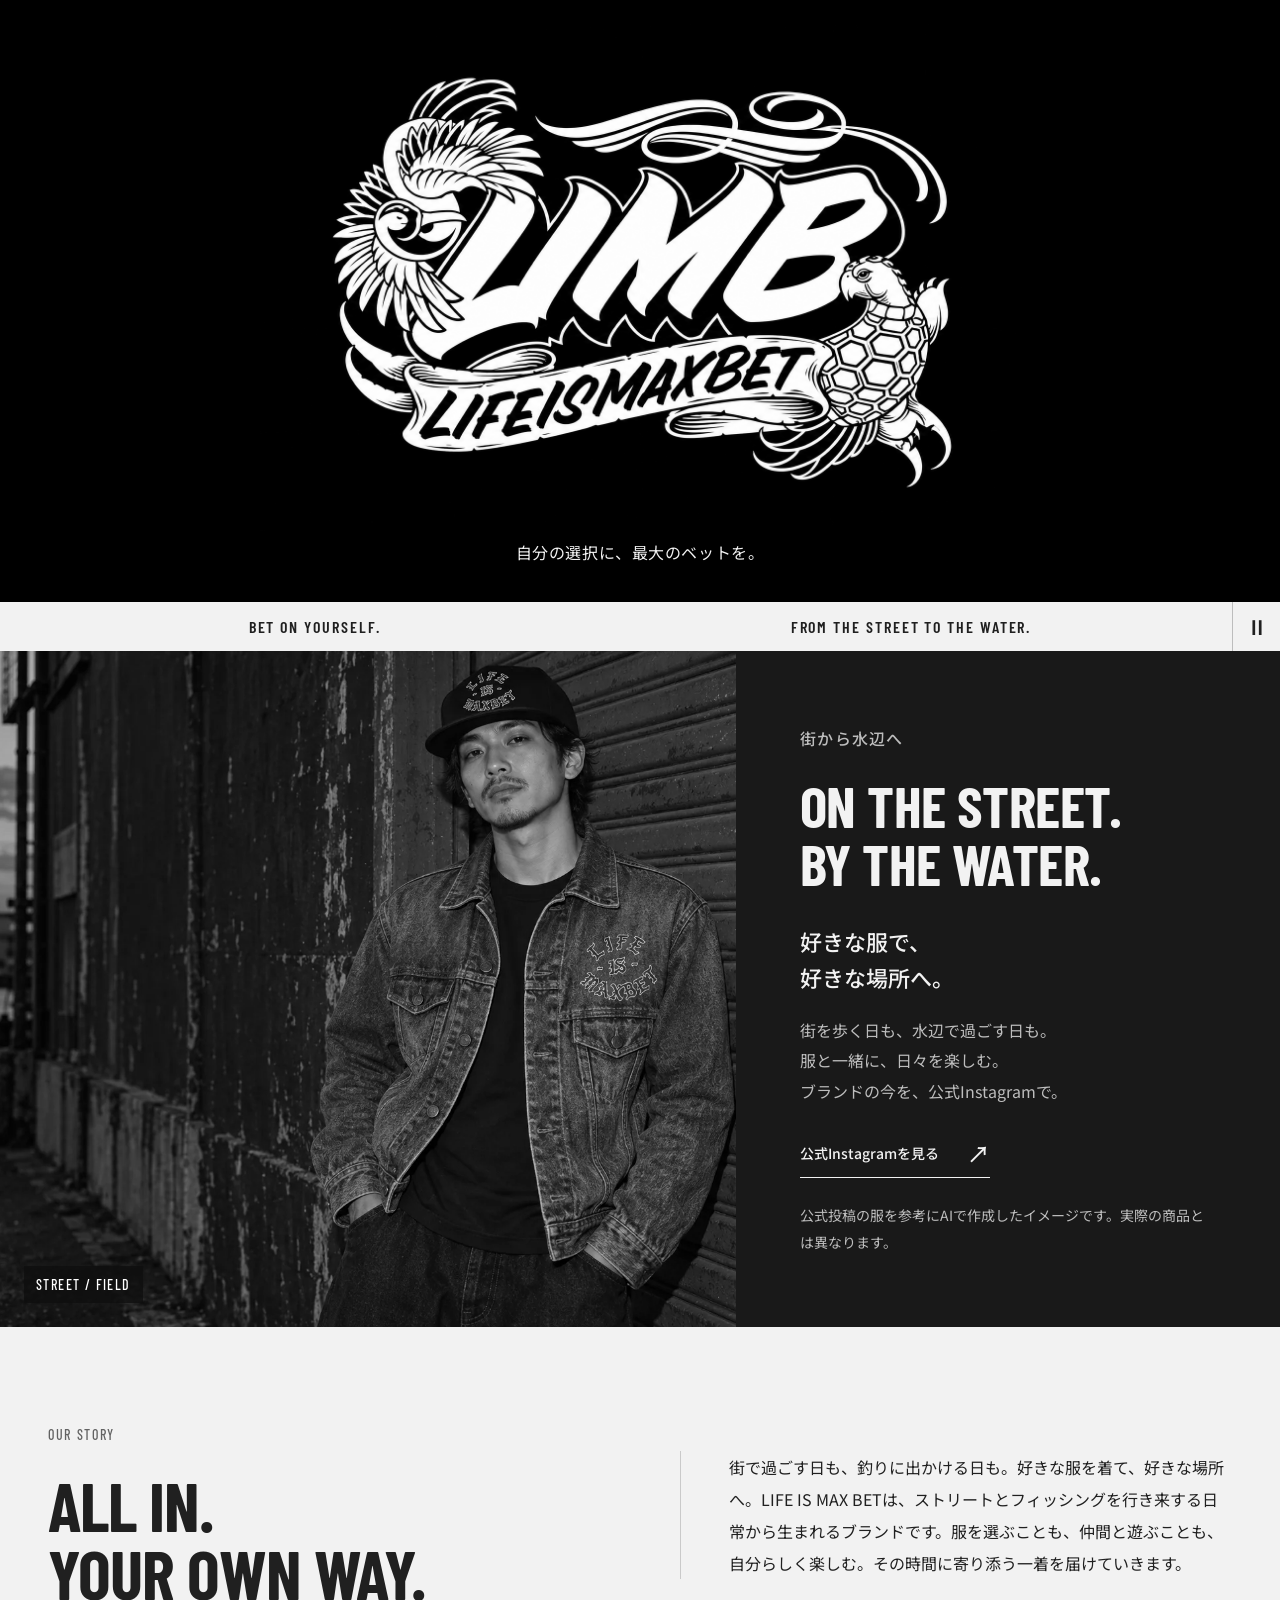
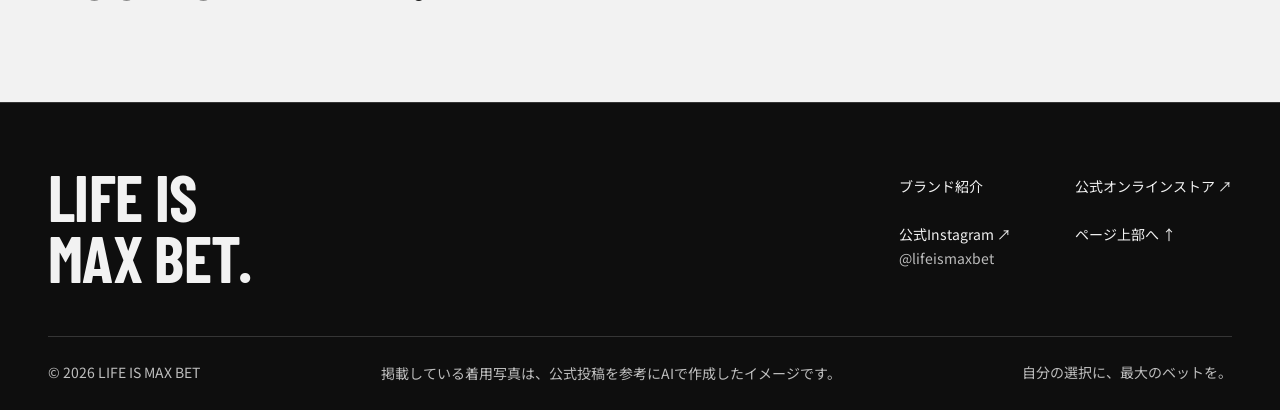
==== commit cb892cb4: "Apply monochrome brand styling" ====
--- a/index.html
+++ b/index.html
@@ -11,12 +11,12 @@
   <meta property="og:image" content="https://252595tana-alt.github.io/life-is-max-bet/assets/hero-lmb-logo.png">
   <meta name="twitter:card" content="summary_large_image">
   <title>LIFE IS MAX BET — 自分の選択に、最大のベットを。</title>
-  <link rel="icon" href="assets/favicon.svg" type="image/svg+xml">
+  <link rel="icon" href="assets/favicon.svg?v=20260930-monochrome1" type="image/svg+xml">
   <link rel="preconnect" href="https://fonts.googleapis.com">
   <link rel="preconnect" href="https://fonts.gstatic.com" crossorigin>
   <link rel="preload" as="image" href="assets/hero-lmb-logo.png">
   <script>document.documentElement.classList.add('js');</script>
-  <link rel="stylesheet" href="styles.css?v=20260930-brand-world1">
+  <link rel="stylesheet" href="styles.css?v=20260930-monochrome1">
   <script src="script.js?v=20260927-scrollheader1" defer></script>
 </head>
 <body class="home-page">
@@ -39,7 +39,7 @@
   <div class="ticker"><div class="ticker-track" aria-hidden="true"><div class="ticker-group"><span>BET ON YOURSELF.</span><span>FROM THE STREET TO THE WATER.</span></div><div class="ticker-group"><span>BET ON YOURSELF.</span><span>FROM THE STREET TO THE WATER.</span></div></div><button class="ticker-toggle" type="button" aria-label="流れる文字を一時停止" aria-pressed="false"><span aria-hidden="true">Ⅱ</span></button></div>
 
   <section class="editorial" id="lookbook" aria-labelledby="lookbook-title">
-    <figure class="editorial-visual"><img src="assets/campaign-ig.webp" width="1536" height="1024" alt="ブルーデニムと赤い胸元の文字、黒いキャップを合わせたAI着用イメージ" loading="lazy" decoding="async"><figcaption>STREET / FIELD</figcaption></figure>
+    <figure class="editorial-visual"><img src="assets/campaign-ig.webp" width="1536" height="1024" alt="デニムジャケットとキャップを合わせたモノクロのAI着用イメージ" loading="lazy" decoding="async"><figcaption>STREET / FIELD</figcaption></figure>
     <div class="editorial-content">
       <p class="eyebrow">街から水辺へ</p>
       <h2 id="lookbook-title">ON THE STREET.<br><em>BY THE WATER.</em></h2>
--- a/styles.css
+++ b/styles.css
@@ -1,8 +1,8 @@
 /* LIFE IS MAX BET — design definition v0.9.1 */
 @import url('https://fonts.googleapis.com/css2?family=Barlow+Condensed:wght@500;600;700;800&family=Noto+Sans+JP:wght@400;500;600;700&display=swap');
 :root{
-  --black:#0e0e0e;--panel:#1b1b19;--white:#f2eee7;--red:#b6252c;--red-hover:#932027;
-  --gray:#bdb9b2;--photo:#e6e5e1;--line:#ffffff29;--ink:#20201e;--muted:#625e59;--paper-line:#20201e30;
+  --black:#0e0e0e;--panel:#191919;--white:#f2f2f2;--accent:#202020;--accent-hover:#3a3a3a;
+  --gray:#bdbdbd;--photo:#e6e6e6;--line:#ffffff29;--ink:#202020;--muted:#626262;--paper-line:#20202030;
   --display:'Barlow Condensed',Impact,sans-serif;--body:'Noto Sans JP',sans-serif;
   --gutter:48px;--page-inset:max(var(--gutter),calc((100vw - 1280px)/2));
 }
@@ -20,7 +20,7 @@
 figure,h1,h2,h3,p{margin:0}
 [hidden]{display:none!important}
 .sr-only{position:absolute;width:1px;height:1px;padding:0;margin:-1px;overflow:hidden;clip:rect(0,0,0,0);white-space:nowrap;border:0}
-.skip-link{position:fixed;top:0;left:16px;z-index:100;background:var(--red);color:#fff;padding:12px 20px;transform:translateY(-140%)}
+.skip-link{position:fixed;top:0;left:16px;z-index:100;background:var(--accent);color:#fff;padding:12px 20px;transform:translateY(-140%)}
 .skip-link:focus{transform:translateY(8px)}
 .announcement{min-height:36px;padding:5px 20px;display:flex;justify-content:center;align-items:center;gap:16px;background:var(--panel);color:var(--gray);font-size:14px}
 .announcement span:first-child{color:var(--white)}
@@ -30,10 +30,10 @@
 .js .home-page .site-header.is-visible,.js .home-page .site-header:has(:focus-visible),.js .home-page.menu-open .site-header{transform:translateY(0);opacity:1;pointer-events:auto}
 .site-header nav{display:flex;gap:32px;align-items:center}
 .site-header nav a{font-size:14px;font-weight:500;white-space:nowrap;min-height:48px;display:flex;align-items:center;position:relative}
-.site-header nav a::after{content:'';position:absolute;bottom:5px;left:0;right:0;height:2px;background:var(--red);transform:scaleX(0);transform-origin:left;transition:transform .2s}
+.site-header nav a::after{content:'';position:absolute;bottom:5px;left:0;right:0;height:2px;background:var(--white);transform:scaleX(0);transform-origin:left;transition:transform .2s}
 .site-header nav a:hover::after,.site-header nav [aria-current=page]::after{transform:scaleX(1)}
 .header-shop{display:flex;align-items:center;gap:20px;font-size:14px;font-weight:600;border-left:1px solid var(--line);padding-left:32px;min-height:48px;white-space:nowrap}
-.header-shop span{color:#ed6970;font-size:24px;transition:transform .2s}
+.header-shop span{color:var(--white);font-size:24px;transition:transform .2s}
 .header-shop:hover span{transform:translate(3px,-3px)}
 .menu-toggle{display:none;border:0;background:none;color:inherit;min-height:44px;padding:8px 0 8px 16px;align-items:center;gap:10px;font-size:14px}
 .menu-icon{width:22px;display:grid;gap:6px}
@@ -41,30 +41,30 @@
 .menu-toggle[aria-expanded=true] .menu-icon i:first-child{transform:translateY(3.5px) rotate(45deg)}
 .menu-toggle[aria-expanded=true] .menu-icon i:last-child{transform:translateY(-3.5px) rotate(-45deg)}
 .eyebrow{font-size:14px;letter-spacing:.08em;font-weight:500}
-.button,.hero-collection-link{display:inline-flex;align-items:center;justify-content:space-between;gap:20px;min-height:48px;padding:13px 24px;background:var(--red);color:#fff;border:1px solid var(--red);font-size:14px;font-weight:600;transition:background .2s,border-color .2s}
-.button:hover,.hero-collection-link:hover{background:var(--red-hover);border-color:var(--red-hover)}
+.button,.hero-collection-link{display:inline-flex;align-items:center;justify-content:space-between;gap:20px;min-height:48px;padding:13px 24px;background:var(--accent);color:#fff;border:1px solid var(--accent);font-size:14px;font-weight:600;transition:background .2s,border-color .2s}
+.button:hover,.hero-collection-link:hover{background:var(--accent-hover);border-color:var(--accent-hover)}
 .button span,.hero-collection-link span{font-size:23px;line-height:1}
 .text-link{display:inline-flex;align-items:center;justify-content:space-between;gap:28px;min-height:48px;border-bottom:1px solid currentColor;padding:10px 0;font-size:14px;font-weight:500}
 .text-link span{font-size:23px;line-height:1;transition:transform .2s}
 .text-link:hover span{transform:translate(3px,-3px)}
 .hero{display:flex;flex-direction:column;align-items:center;width:100%;padding:24px var(--gutter) 36px;background:#000}
-.hero-image{width:100%;max-width:760px;height:auto;aspect-ratio:3/2;object-fit:contain}
+.hero-image{width:100%;max-width:760px;height:auto;aspect-ratio:3/2;object-fit:contain;filter:grayscale(1)}
 .hero-actions{display:flex;flex-direction:column;align-items:center;gap:18px;margin-top:4px;text-align:center}
 .hero-copy{margin-top:8px;text-align:center;font-size:16px;letter-spacing:.035em;line-height:1.7}
 .hero-collection-link{width:auto;min-height:52px;padding:12px 24px;gap:16px;white-space:nowrap}
 .hero-collection-link span{flex-shrink:0}
-.ticker{position:relative;overflow:hidden;background:var(--red);color:#fff}
+.ticker{position:relative;overflow:hidden;background:var(--white);color:var(--ink)}
 .ticker-track{display:flex;width:max-content;animation:ticker-flow-right 30s linear infinite}
 .ticker-group{flex:0 0 100vw;min-width:100vw;display:flex;align-items:center;justify-content:space-around;gap:40px;padding:15px 64px;font:600 16px var(--display);letter-spacing:.12em;white-space:nowrap}
 .ticker.paused .ticker-track{animation-play-state:paused}
-.ticker-toggle{position:absolute;right:0;top:0;bottom:0;min-width:48px;border:0;border-left:1px solid #ffffff40;background:var(--red);color:#fff;font:600 20px var(--body)}
+.ticker-toggle{position:absolute;right:0;top:0;bottom:0;min-width:48px;border:0;border-left:1px solid #20202040;background:var(--white);color:var(--ink);font:600 20px var(--body)}
 @keyframes ticker-flow-right{from{transform:translateX(-50%)}to{transform:translateX(0)}}
 .section{padding:96px var(--page-inset)}
 .collection-section,.related,.catalog-page main,.product-page main{background:var(--white);color:var(--ink);--gray:var(--muted);--line:var(--paper-line)}
 .section-heading{display:flex;justify-content:space-between;align-items:flex-end;gap:24px;margin-bottom:32px}
 .section-heading .eyebrow{margin-bottom:16px;color:var(--gray)}
 .section-heading h2{font:700 clamp(48px,5.2vw,72px)/.95 var(--display);letter-spacing:-.015em}
-.section-heading h2 span{color:var(--red)}
+.section-heading h2 span{color:var(--accent)}
 .section-heading .text-link{flex-shrink:0}
 .collection-note{max-width:640px;font-size:16px;color:var(--gray);margin:0 0 32px;line-height:1.8}
 .collection-note small{display:block;font-size:14px;margin-top:8px}
@@ -80,25 +80,25 @@
 .card-category{font:500 14px/1.5 var(--body);color:var(--gray);margin-bottom:7px}
 .card-info h3{font:600 20px/1.5 var(--body);letter-spacing:0}
 .card-link-label{display:flex;align-items:center;gap:12px;color:var(--gray);font-size:14px;margin-top:12px}
-.card-link-label span{color:var(--red);font-size:19px}
+.card-link-label span{color:var(--accent);font-size:19px}
 .card-info>span{padding-top:31px;font-size:14px;white-space:nowrap;color:var(--gray)}
 .product-card>a:hover .card-link-label{text-decoration:underline;text-underline-offset:5px;color:var(--ink)}
 .image-disclosure{color:var(--gray);font-size:14px;line-height:1.8}
 .editorial{display:grid;grid-template-columns:1.15fr .85fr;background:var(--panel);align-items:stretch}
 .editorial-visual{position:relative;min-height:640px;overflow:hidden}
-.editorial-visual img{width:100%;height:100%;object-fit:cover;object-position:75% center}
+.editorial-visual img{width:100%;height:100%;object-fit:cover;object-position:75% center;filter:grayscale(1)}
 .editorial-visual figcaption{position:absolute;bottom:24px;left:24px;font:500 14px/1.5 var(--display);letter-spacing:.1em;color:#fff;background:#0e0e0ec9;padding:8px 12px}
 .editorial-content{padding:72px clamp(32px,5vw,80px);align-self:center}
 .editorial-content>.eyebrow{color:var(--gray);margin-bottom:24px}
 .editorial-content h2{font:700 clamp(44px,4.5vw,68px)/1 var(--display);letter-spacing:-.01em;margin-bottom:32px}
-.editorial-content h2 em{font-style:normal;color:#ed6970}
+.editorial-content h2 em{font-style:normal;color:var(--white)}
 .editorial-content h3{font-size:22px;font-weight:500;line-height:1.6;margin-bottom:20px}
 .editorial-content p{max-width:440px;color:var(--gray);font-size:16px;line-height:1.9;margin-bottom:24px}
 .editorial-content .image-disclosure{font-size:14px;margin:24px 0 0}
 .brand-statement{background:var(--white);color:var(--ink);display:grid;grid-template-columns:1fr 1fr;gap:80px;align-items:center;padding:96px var(--page-inset)}
 .brand-statement .eyebrow{font-family:var(--display);letter-spacing:.12em;margin-bottom:24px;color:var(--muted)}
 .brand-statement h2{font:700 clamp(48px,5.4vw,76px)/.98 var(--display);letter-spacing:-.015em}
-.brand-statement h2 span{color:var(--red)}
+.brand-statement h2 span{color:var(--ink)}
 .story-copy{border-left:1px solid var(--paper-line);padding-left:48px}
 .story-copy p{font-size:16px;line-height:2;max-width:500px}
 .story-copy .text-link{margin-top:24px}
@@ -116,22 +116,22 @@
 .site-footer{padding:64px var(--page-inset) 24px;background:var(--black);color:var(--white);border-top:1px solid #ffffff29}
 .footer-top{display:flex;justify-content:space-between;gap:48px;align-items:flex-start}
 .footer-logo{font:700 clamp(48px,5vw,72px)/.94 var(--display);letter-spacing:-.01em}
-.footer-logo span{color:#ed6970}
+.footer-logo span{color:var(--white)}
 .footer-links{display:flex;gap:64px;font-size:14px}
 .footer-links div{display:flex;flex-direction:column;gap:8px}
 .footer-links a{padding:8px 0;min-height:40px}
-.footer-links small{display:block;font-size:14px;color:#bdb9b2}
+.footer-links small{display:block;font-size:14px;color:var(--gray)}
 .footer-links a:hover{text-decoration:underline;text-underline-offset:5px}
-.footer-bottom{border-top:1px solid #ffffff29;padding-top:24px;margin-top:48px;display:flex;justify-content:space-between;gap:24px;align-items:flex-start;color:#bdb9b2;font-size:14px;flex-wrap:wrap}
-.footer-bottom .image-disclosure{max-width:540px;color:#bdb9b2}
-/* Collection and product detail use the same warm paper surface. */
+.footer-bottom{border-top:1px solid #ffffff29;padding-top:24px;margin-top:48px;display:flex;justify-content:space-between;gap:24px;align-items:flex-start;color:var(--gray);font-size:14px;flex-wrap:wrap}
+.footer-bottom .image-disclosure{max-width:540px;color:var(--gray)}
+/* Retained detail styles use the same neutral light surface. */
 .page-intro{padding:48px var(--page-inset) 40px}
 .breadcrumbs{display:flex;gap:12px;align-items:center;flex-wrap:wrap;color:var(--gray);font-size:14px;margin-bottom:40px}
 .breadcrumbs a{padding:8px 0;min-height:40px}
 .breadcrumbs a:hover{text-decoration:underline;text-underline-offset:4px}
 .breadcrumbs span:last-child{color:var(--ink)}
 .page-title{font:600 clamp(36px,4vw,56px)/1.3 var(--body);letter-spacing:.01em}
-.page-title em{font-style:normal;color:var(--red)}
+.page-title em{font-style:normal;color:var(--accent)}
 .page-intro-row{display:flex;align-items:flex-end;justify-content:space-between;gap:40px}
 .page-intro-row p{font-size:16px;color:var(--gray);max-width:380px}
 .catalog{padding:0 var(--page-inset) 96px}
@@ -169,9 +169,9 @@
 .product-options dt{color:var(--gray)}
 .product-options dd{margin:0}
 .swatch{display:inline-block;width:14px;height:14px;background:#070707;border:1px solid #666;vertical-align:-1px;margin-right:7px}
-.swatch.red{background:#d71926}.swatch.blue{background:#315067}
+.swatch.red{background:#595959}.swatch.blue{background:#858585}
 .reference-link{display:inline-block;margin-top:16px;font-size:14px;min-height:44px;padding:10px 0;text-decoration:underline;text-underline-offset:5px}
-.purchase-button{width:100%;background:#dedad3;color:var(--muted);border:1px solid var(--paper-line);padding:15px;font-size:16px;min-height:52px}
+.purchase-button{width:100%;background:#dedede;color:var(--muted);border:1px solid var(--paper-line);padding:15px;font-size:16px;min-height:52px}
 .purchase-note{font-size:14px;color:var(--gray);margin-top:16px;line-height:1.8}
 .purchase-link{display:flex;margin-top:24px;width:100%}
 .product-info .accordion{margin-top:32px}
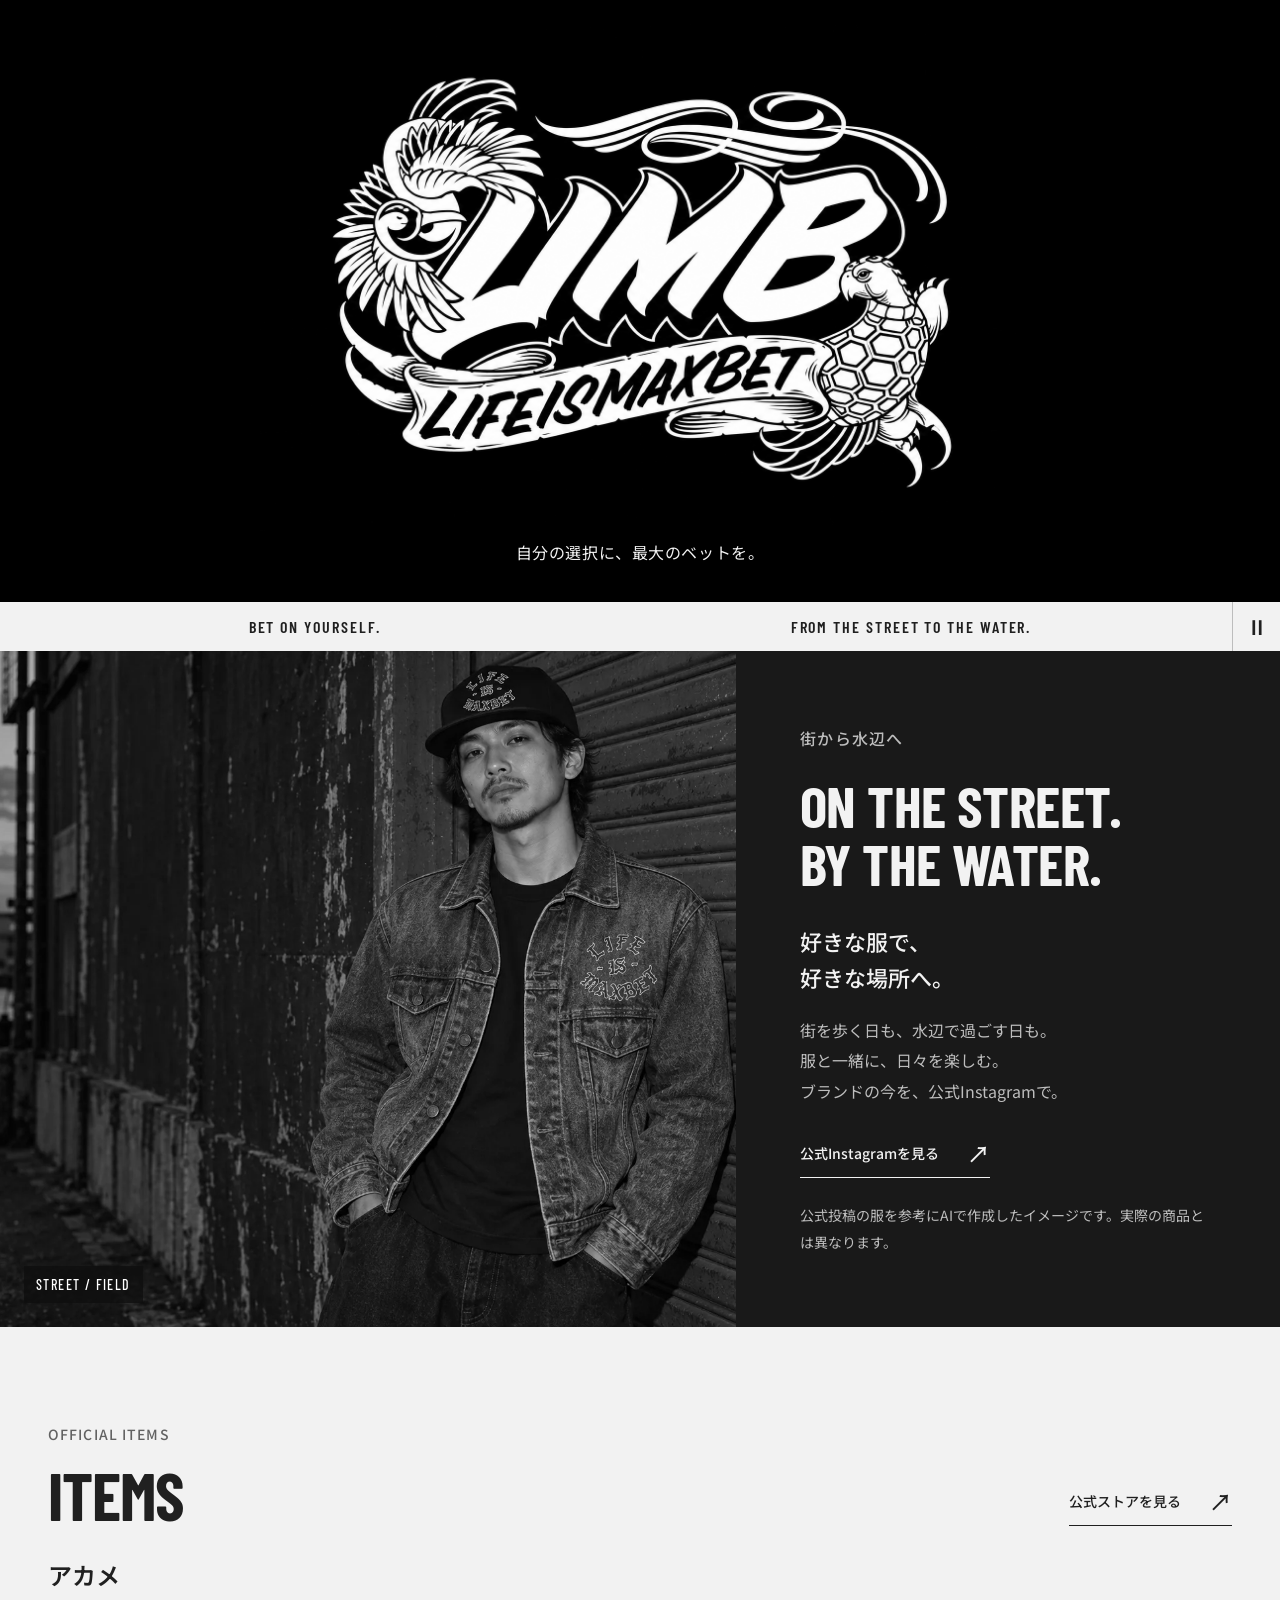
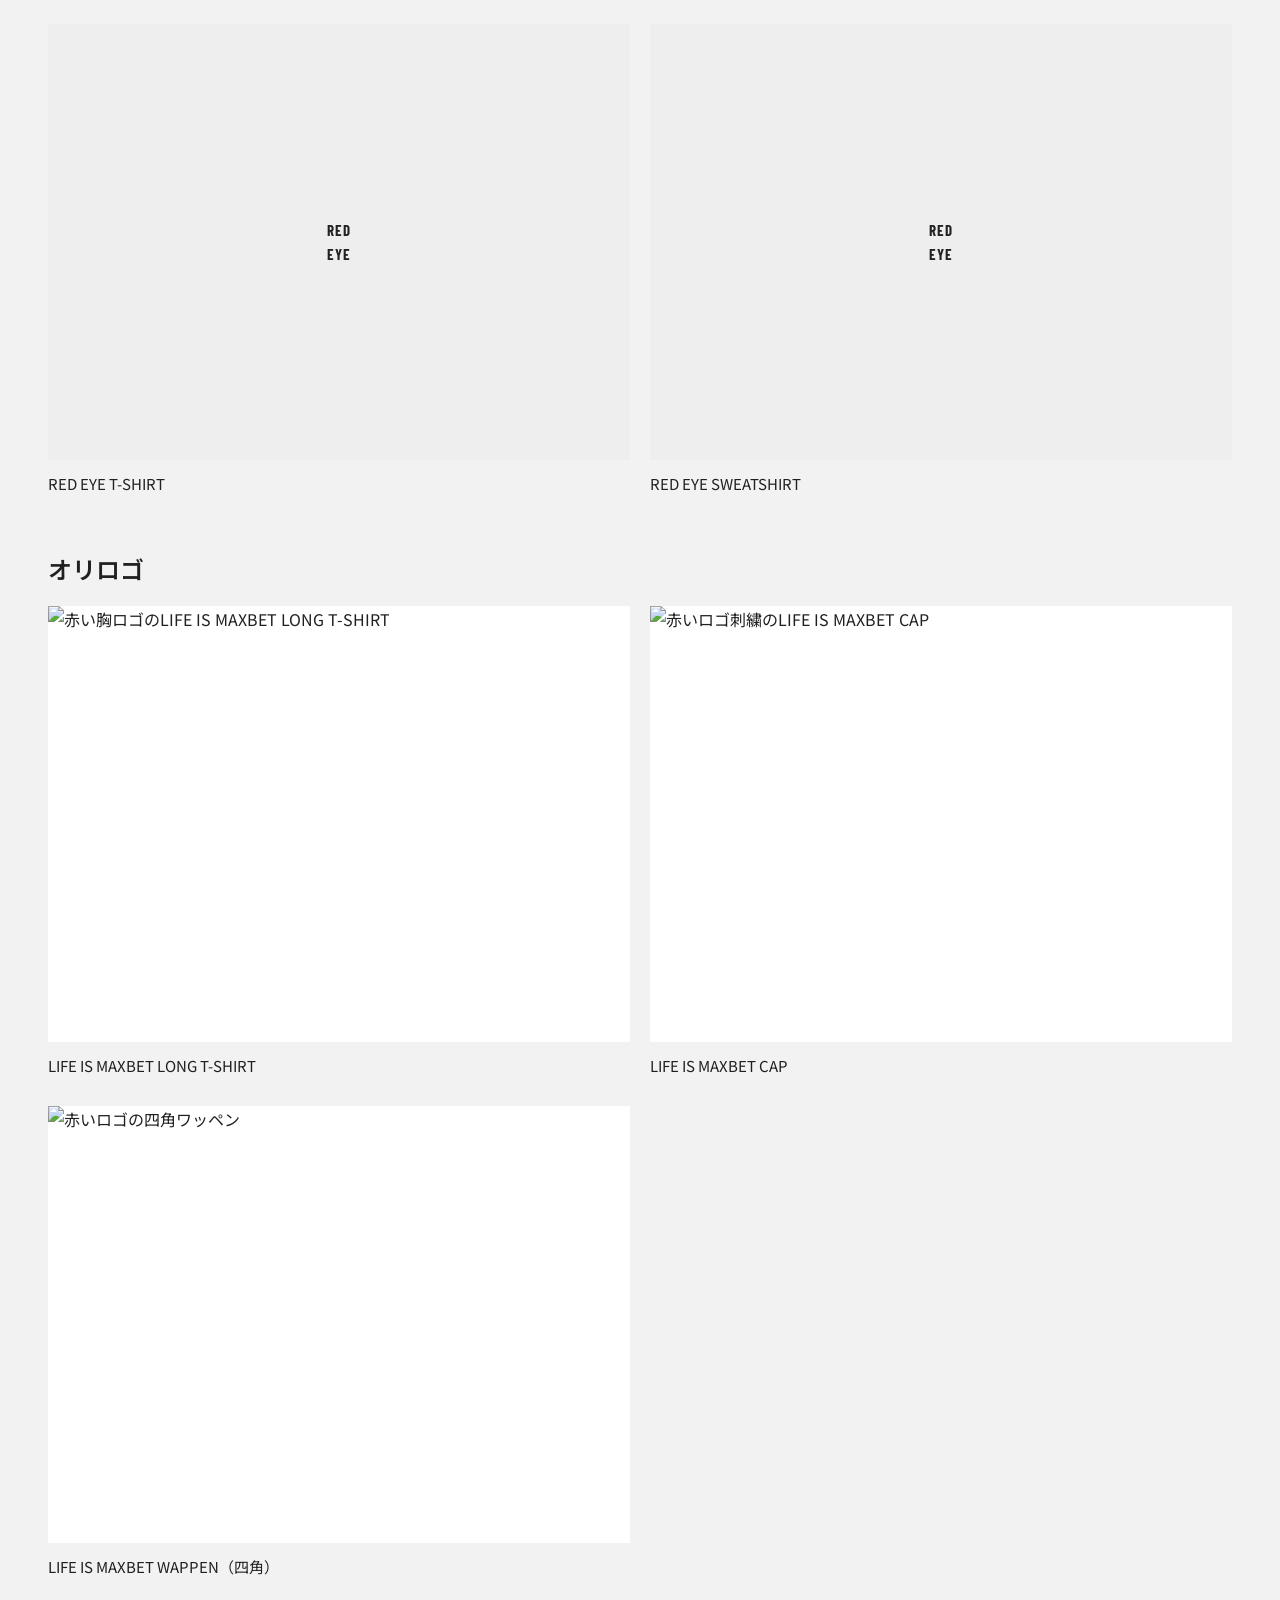
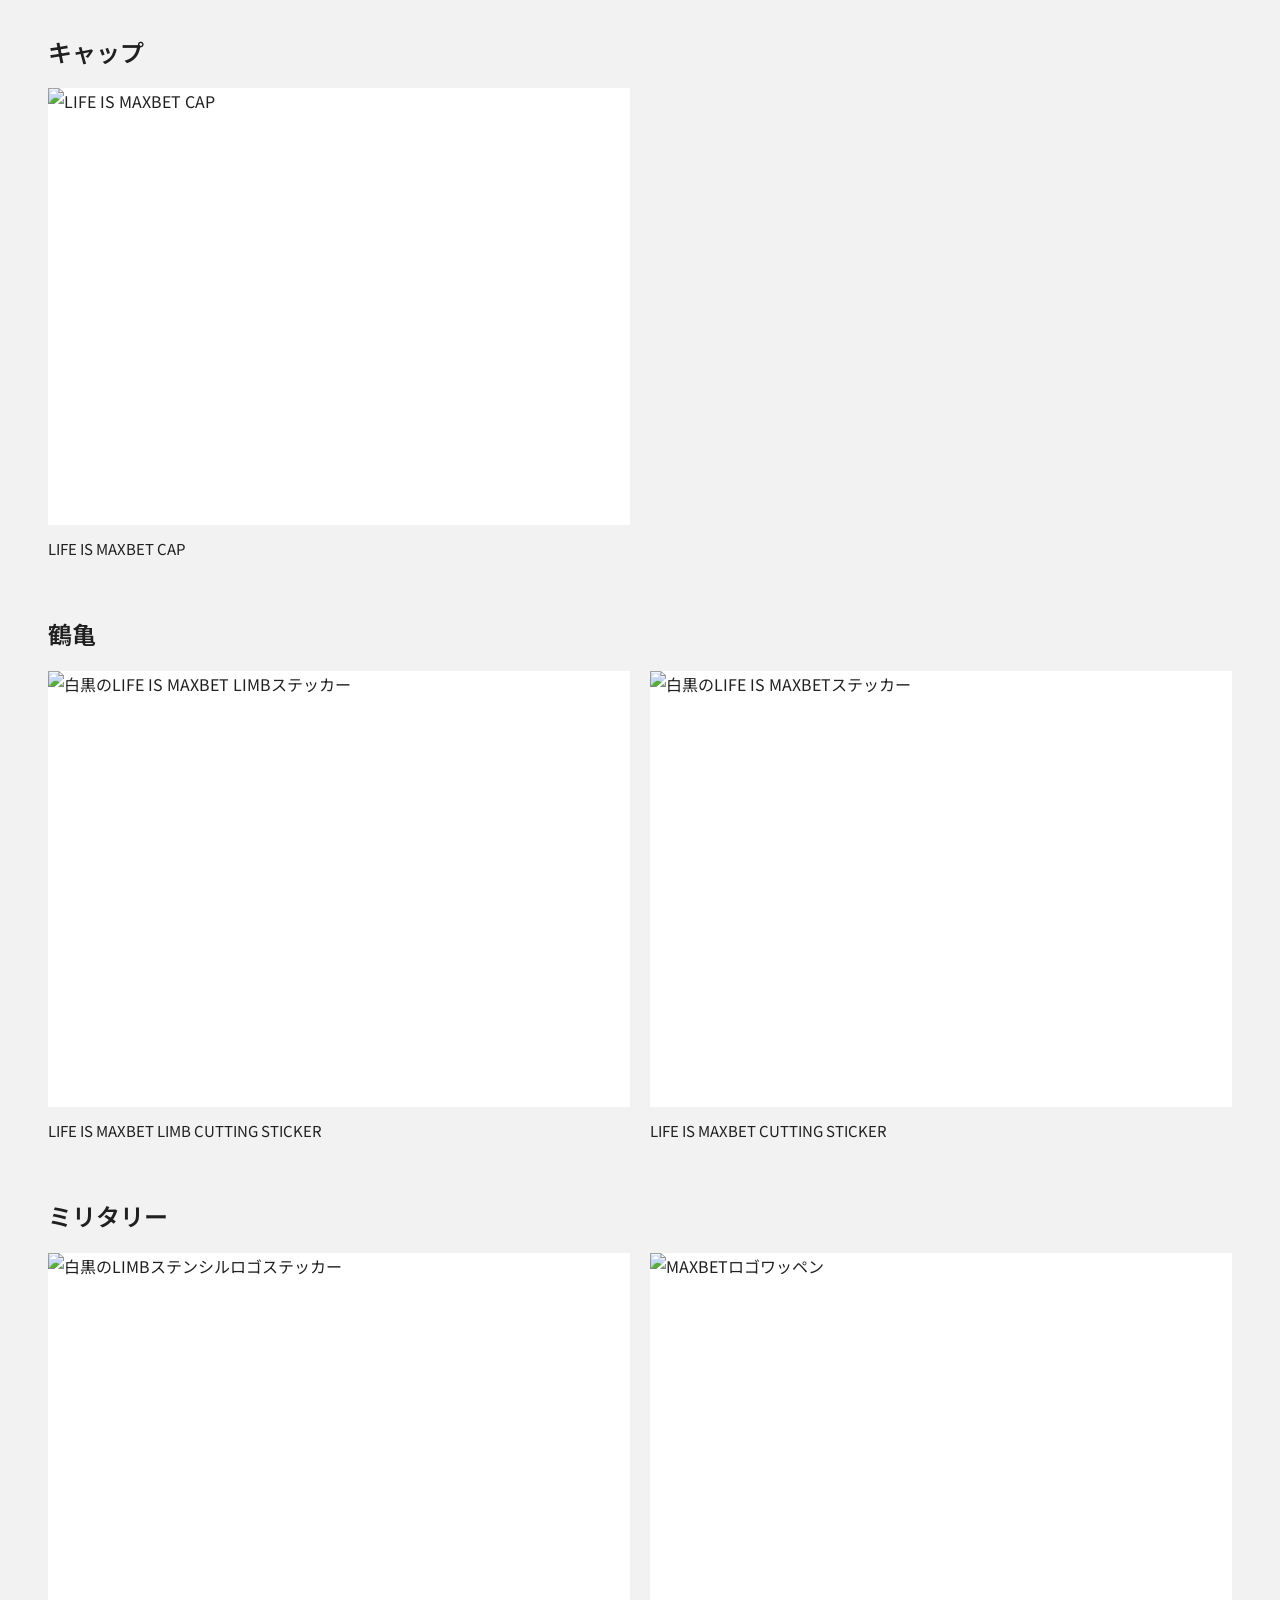
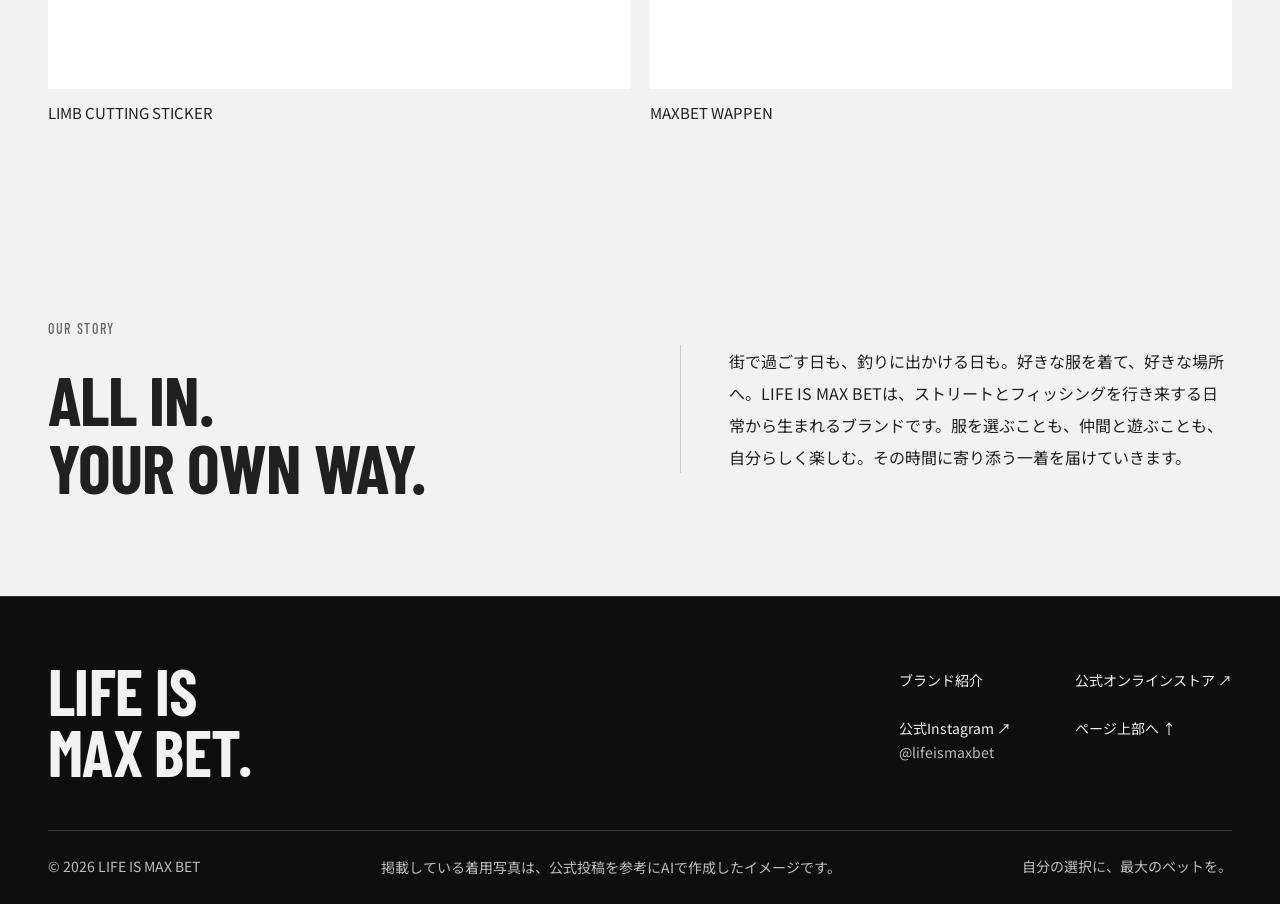
==== commit 641fef55: "Add grouped official product list" ====
--- a/index.html
+++ b/index.html
@@ -50,6 +50,32 @@
     </div>
   </section>
 
+  <section class="section collection-section" id="items" aria-labelledby="items-title">
+    <div class="section-heading"><div><p class="eyebrow">OFFICIAL ITEMS</p><h2 id="items-title">ITEMS</h2></div><a class="text-link" href="https://lifeismaxbet.base.shop/">公式ストアを見る <span aria-hidden="true">↗</span></a></div>
+    <div class="item-groups">
+      <section class="item-group" aria-labelledby="akame-title"><h3 id="akame-title">アカメ</h3><div class="item-grid">
+        <a class="item-card" href="https://lifeismaxbet.base.shop/items/162021520"><span class="item-placeholder">RED<br>EYE</span><span>RED EYE T-SHIRT</span></a>
+        <a class="item-card" href="https://lifeismaxbet.base.shop/items/162021466"><span class="item-placeholder">RED<br>EYE</span><span>RED EYE SWEATSHIRT</span></a>
+      </div></section>
+      <section class="item-group" aria-labelledby="orilogo-title"><h3 id="orilogo-title">オリロゴ</h3><div class="item-grid">
+        <a class="item-card" href="https://lifeismaxbet.base.shop/items/162393547"><img src="https://baseec-img-mng.akamaized.net/images/item/origin/afc4847ae8553e585b310e1ce9592b68.png" alt="赤い胸ロゴのLIFE IS MAXBET LONG T-SHIRT"><span>LIFE IS MAXBET LONG T-SHIRT</span></a>
+        <a class="item-card" href="https://lifeismaxbet.base.shop/items/162393404"><img src="https://baseec-img-mng.akamaized.net/images/item/origin/09e8f6be21bb87328fe42bb73871d119.png" alt="赤いロゴ刺繍のLIFE IS MAXBET CAP"><span>LIFE IS MAXBET CAP</span></a>
+        <a class="item-card" href="https://lifeismaxbet.base.shop/items/162393382"><img src="https://baseec-img-mng.akamaized.net/images/item/origin/2a72177250d44bc1ab09a936dbf205eb.png" alt="赤いロゴの四角ワッペン"><span>LIFE IS MAXBET WAPPEN（四角）</span></a>
+      </div></section>
+      <section class="item-group" aria-labelledby="cap-title"><h3 id="cap-title">キャップ</h3><div class="item-grid">
+        <a class="item-card" href="https://lifeismaxbet.base.shop/items/162393404"><img src="https://baseec-img-mng.akamaized.net/images/item/origin/09e8f6be21bb87328fe42bb73871d119.png" alt="LIFE IS MAXBET CAP"><span>LIFE IS MAXBET CAP</span></a>
+      </div></section>
+      <section class="item-group" aria-labelledby="tsurukame-title"><h3 id="tsurukame-title">鶴亀</h3><div class="item-grid">
+        <a class="item-card" href="https://lifeismaxbet.base.shop/items/162393774"><img src="https://baseec-img-mng.akamaized.net/images/item/origin/06fa00cb3205752a0e24b1506aa3b174.png" alt="白黒のLIFE IS MAXBET LIMBステッカー"><span>LIFE IS MAXBET LIMB CUTTING STICKER</span></a>
+        <a class="item-card" href="https://lifeismaxbet.base.shop/items/162393743"><img src="https://baseec-img-mng.akamaized.net/images/item/origin/7be8805f464cba90bfd8768a578fa8c6.png" alt="白黒のLIFE IS MAXBETステッカー"><span>LIFE IS MAXBET CUTTING STICKER</span></a>
+      </div></section>
+      <section class="item-group" aria-labelledby="military-title"><h3 id="military-title">ミリタリー</h3><div class="item-grid">
+        <a class="item-card" href="https://lifeismaxbet.base.shop/items/162393799"><img src="https://baseec-img-mng.akamaized.net/images/item/origin/85d50667d5e55d8514ed4491aa2fcd33.png" alt="白黒のLIMBステンシルロゴステッカー"><span>LIMB CUTTING STICKER</span></a>
+        <a class="item-card" href="https://lifeismaxbet.base.shop/items/162393312"><img src="https://baseec-img-mng.akamaized.net/images/item/origin/36d956efa2202d81af4172c7fc6aaf76.png" alt="MAXBETロゴワッペン"><span>MAXBET WAPPEN</span></a>
+      </div></section>
+    </div>
+  </section>
+
   <section class="brand-statement" id="about" aria-labelledby="about-title">
     <div><p class="eyebrow">OUR STORY</p><h2 id="about-title">ALL IN.<br><span>YOUR OWN WAY.</span></h2></div>
     <div class="story-copy"><p>街で過ごす日も、釣りに出かける日も。好きな服を着て、好きな場所へ。LIFE IS MAX BETは、ストリートとフィッシングを行き来する日常から生まれるブランドです。服を選ぶことも、仲間と遊ぶことも、自分らしく楽しむ。その時間に寄り添う一着を届けていきます。</p></div>
--- a/styles.css
+++ b/styles.css
@@ -68,6 +68,7 @@
 .section-heading .text-link{flex-shrink:0}
 .collection-note{max-width:640px;font-size:16px;color:var(--gray);margin:0 0 32px;line-height:1.8}
 .collection-note small{display:block;font-size:14px;margin-top:8px}
+.item-groups{display:grid;gap:56px}.item-group h3{font:600 24px/1.4 var(--body);margin-bottom:20px}.item-grid{display:grid;grid-template-columns:repeat(2,minmax(0,1fr));gap:28px 20px}.item-card{display:block;min-width:0}.item-card img{width:100%;aspect-ratio:4/3;object-fit:contain;background:#fff}.item-card>span{display:block;margin-top:12px;font-size:15px;line-height:1.6}.item-placeholder{aspect-ratio:4/3;display:grid!important;place-content:center;text-align:center;background:#eee;color:#222;font:700 28px/.95 var(--display);letter-spacing:.08em}.item-card:hover>span:last-child{text-decoration:underline;text-underline-offset:4px}
 .product-grid{display:grid;grid-template-columns:repeat(3,minmax(0,1fr));gap:40px 24px}
 .product-card{min-width:0}
 .product-card>a{display:block}
@@ -220,6 +221,7 @@
  .section-heading h2{font-size:40px}
  .collection-note{font-size:16px;margin-bottom:24px}
  .product-grid{grid-template-columns:repeat(2,minmax(0,1fr));gap:32px 16px}
+ .item-groups{gap:40px}.item-group h3{font-size:20px;margin-bottom:14px}.item-grid{gap:20px 12px}.item-card span{font-size:13px;line-height:1.5}
  .card-label{font-size:14px;top:10px;left:10px;padding:3px 7px}
  .card-arrow{width:32px;height:32px;bottom:10px;right:10px;font-size:21px}
  .card-info{padding-top:16px}.card-info h3{font-size:18px;line-height:1.5}
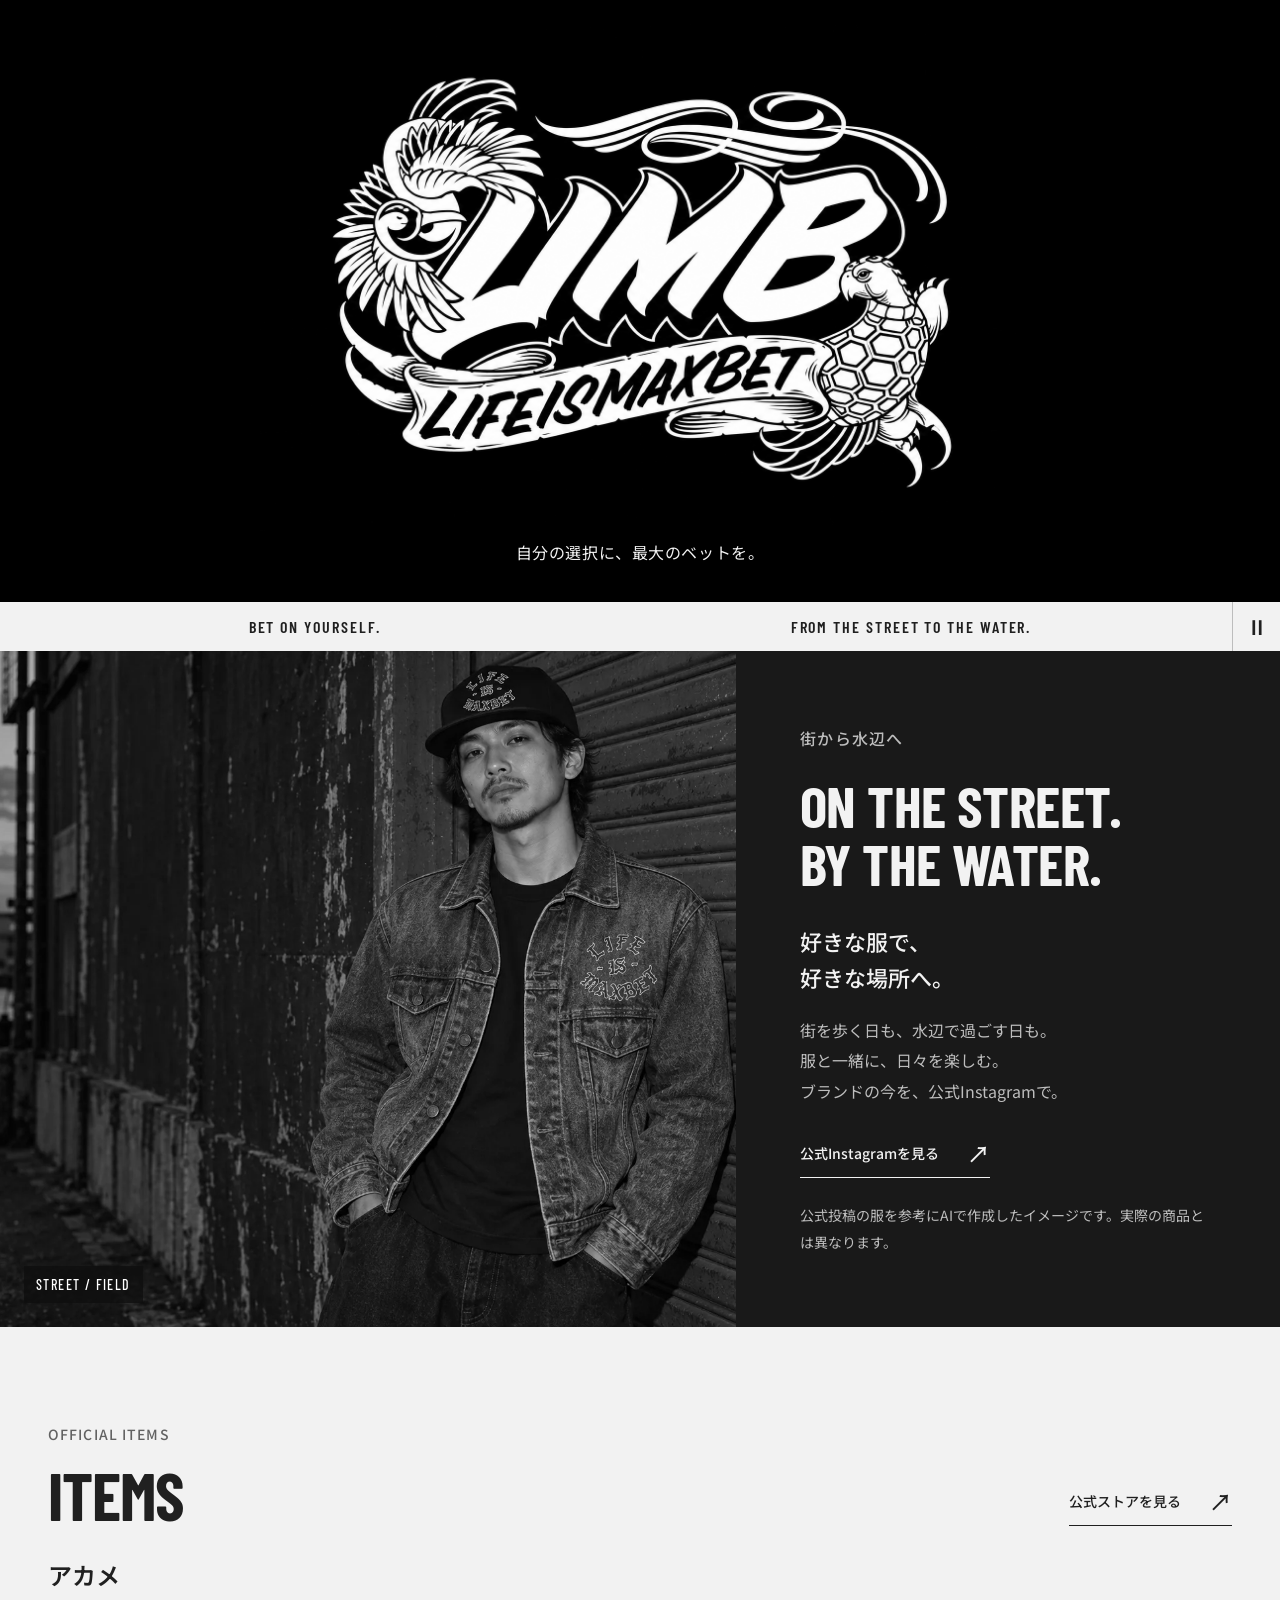
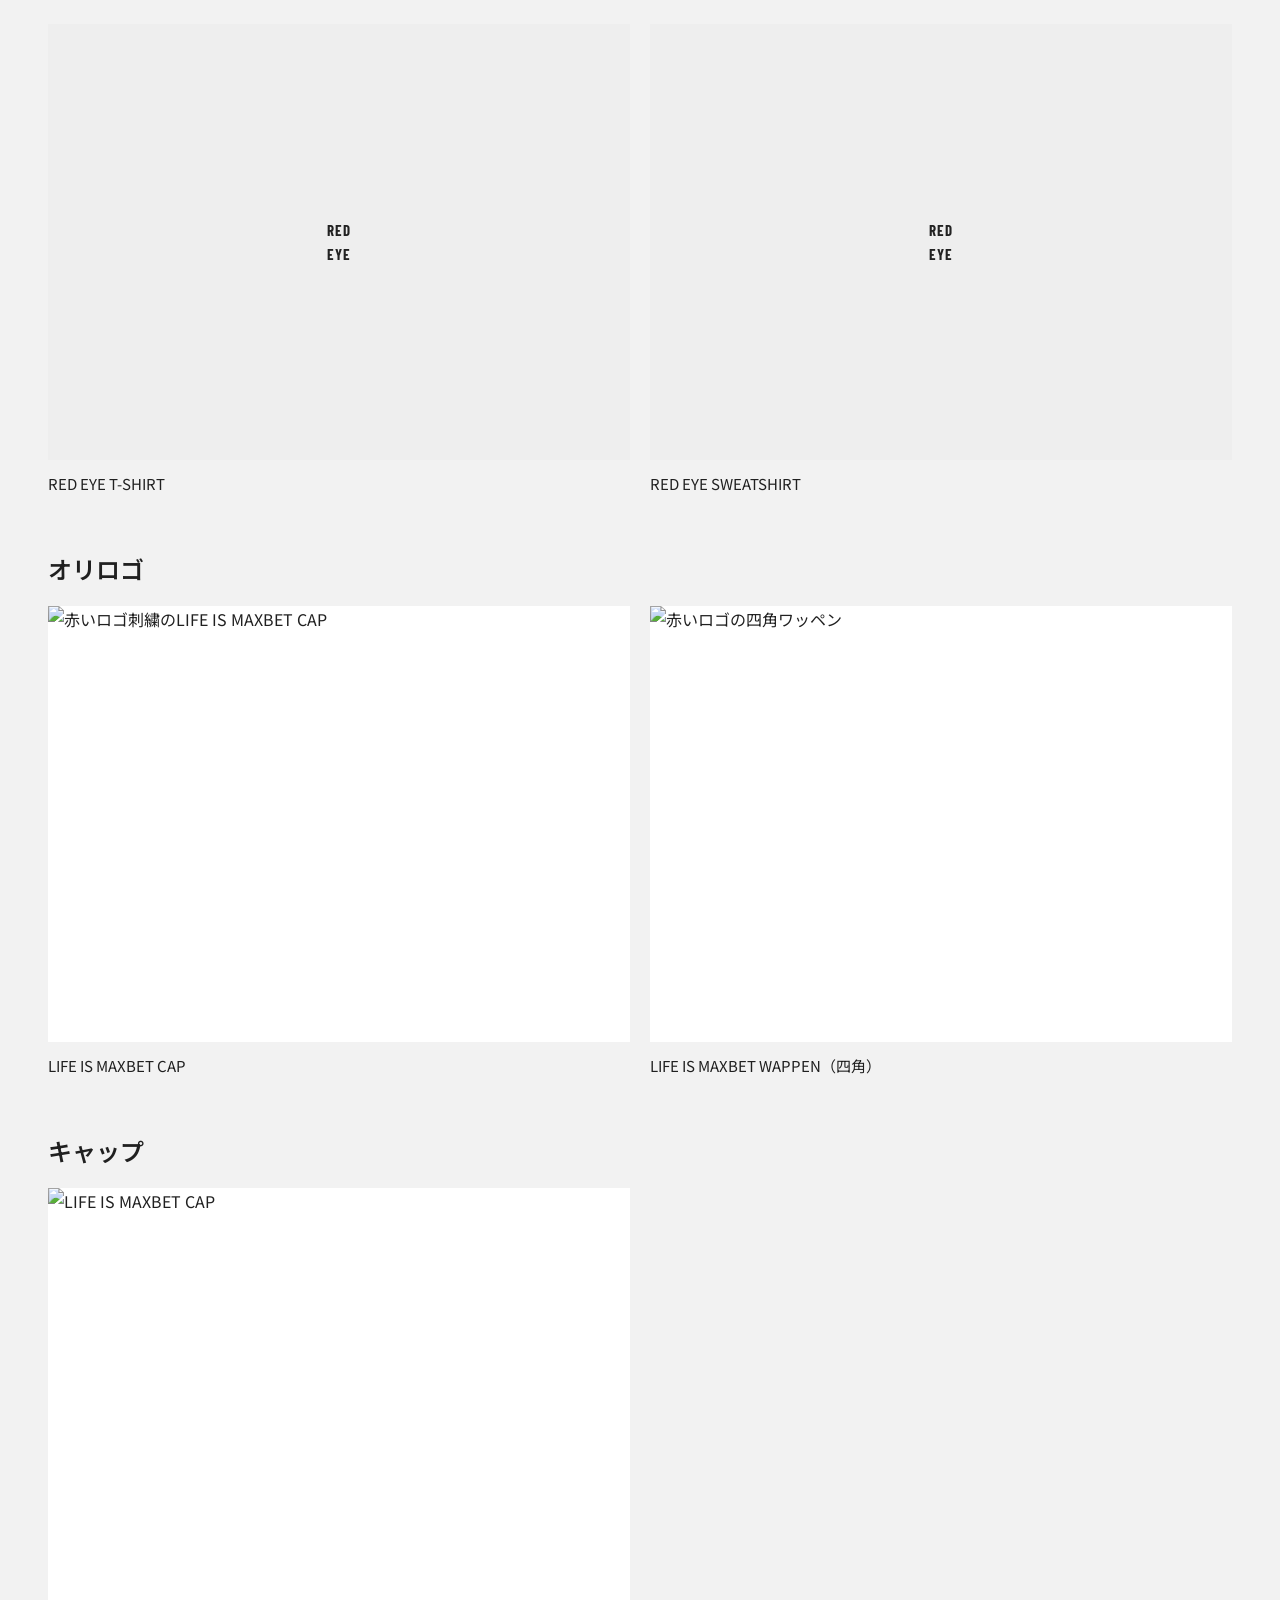
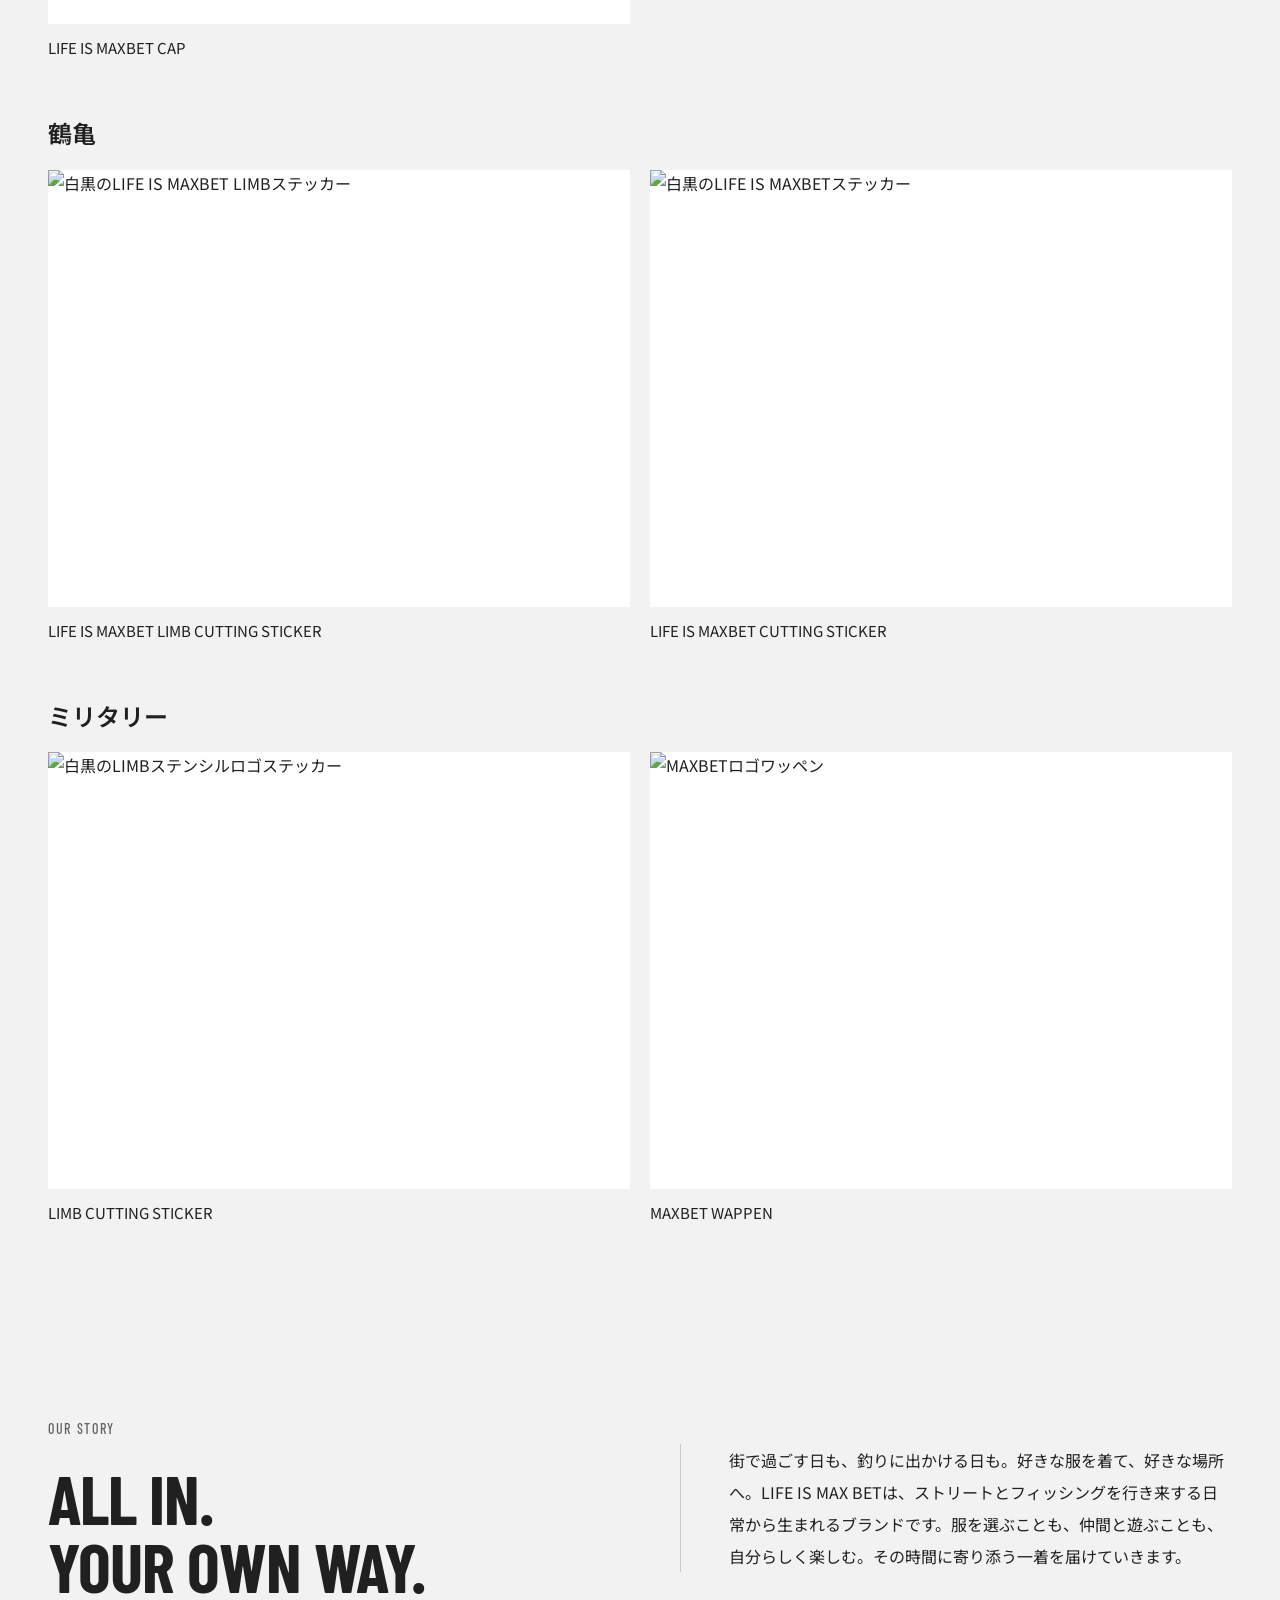
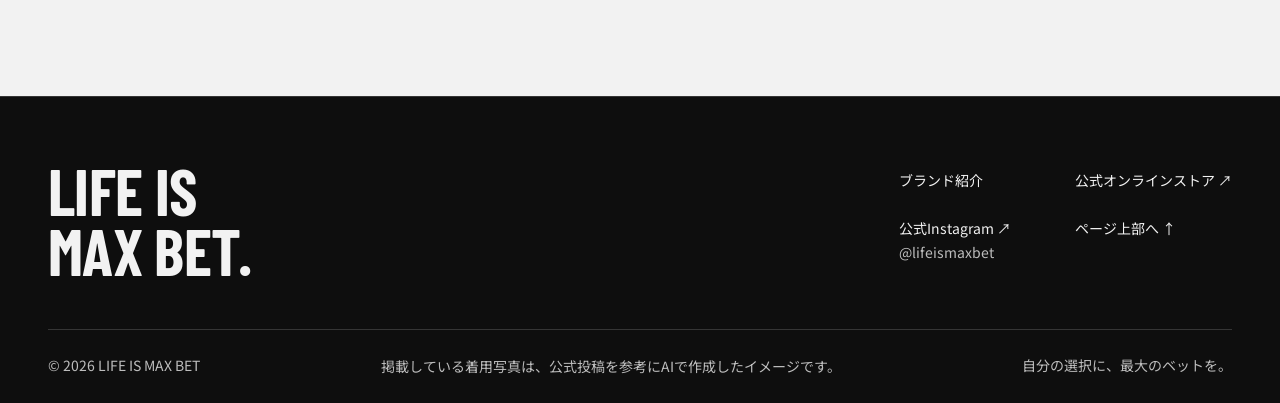
==== commit c184a31e: "Refine grouped official product list" ====
--- a/index.html
+++ b/index.html
@@ -58,7 +58,6 @@
         <a class="item-card" href="https://lifeismaxbet.base.shop/items/162021466"><span class="item-placeholder">RED<br>EYE</span><span>RED EYE SWEATSHIRT</span></a>
       </div></section>
       <section class="item-group" aria-labelledby="orilogo-title"><h3 id="orilogo-title">オリロゴ</h3><div class="item-grid">
-        <a class="item-card" href="https://lifeismaxbet.base.shop/items/162393547"><img src="https://baseec-img-mng.akamaized.net/images/item/origin/afc4847ae8553e585b310e1ce9592b68.png" alt="赤い胸ロゴのLIFE IS MAXBET LONG T-SHIRT"><span>LIFE IS MAXBET LONG T-SHIRT</span></a>
         <a class="item-card" href="https://lifeismaxbet.base.shop/items/162393404"><img src="https://baseec-img-mng.akamaized.net/images/item/origin/09e8f6be21bb87328fe42bb73871d119.png" alt="赤いロゴ刺繍のLIFE IS MAXBET CAP"><span>LIFE IS MAXBET CAP</span></a>
         <a class="item-card" href="https://lifeismaxbet.base.shop/items/162393382"><img src="https://baseec-img-mng.akamaized.net/images/item/origin/2a72177250d44bc1ab09a936dbf205eb.png" alt="赤いロゴの四角ワッペン"><span>LIFE IS MAXBET WAPPEN（四角）</span></a>
       </div></section>
